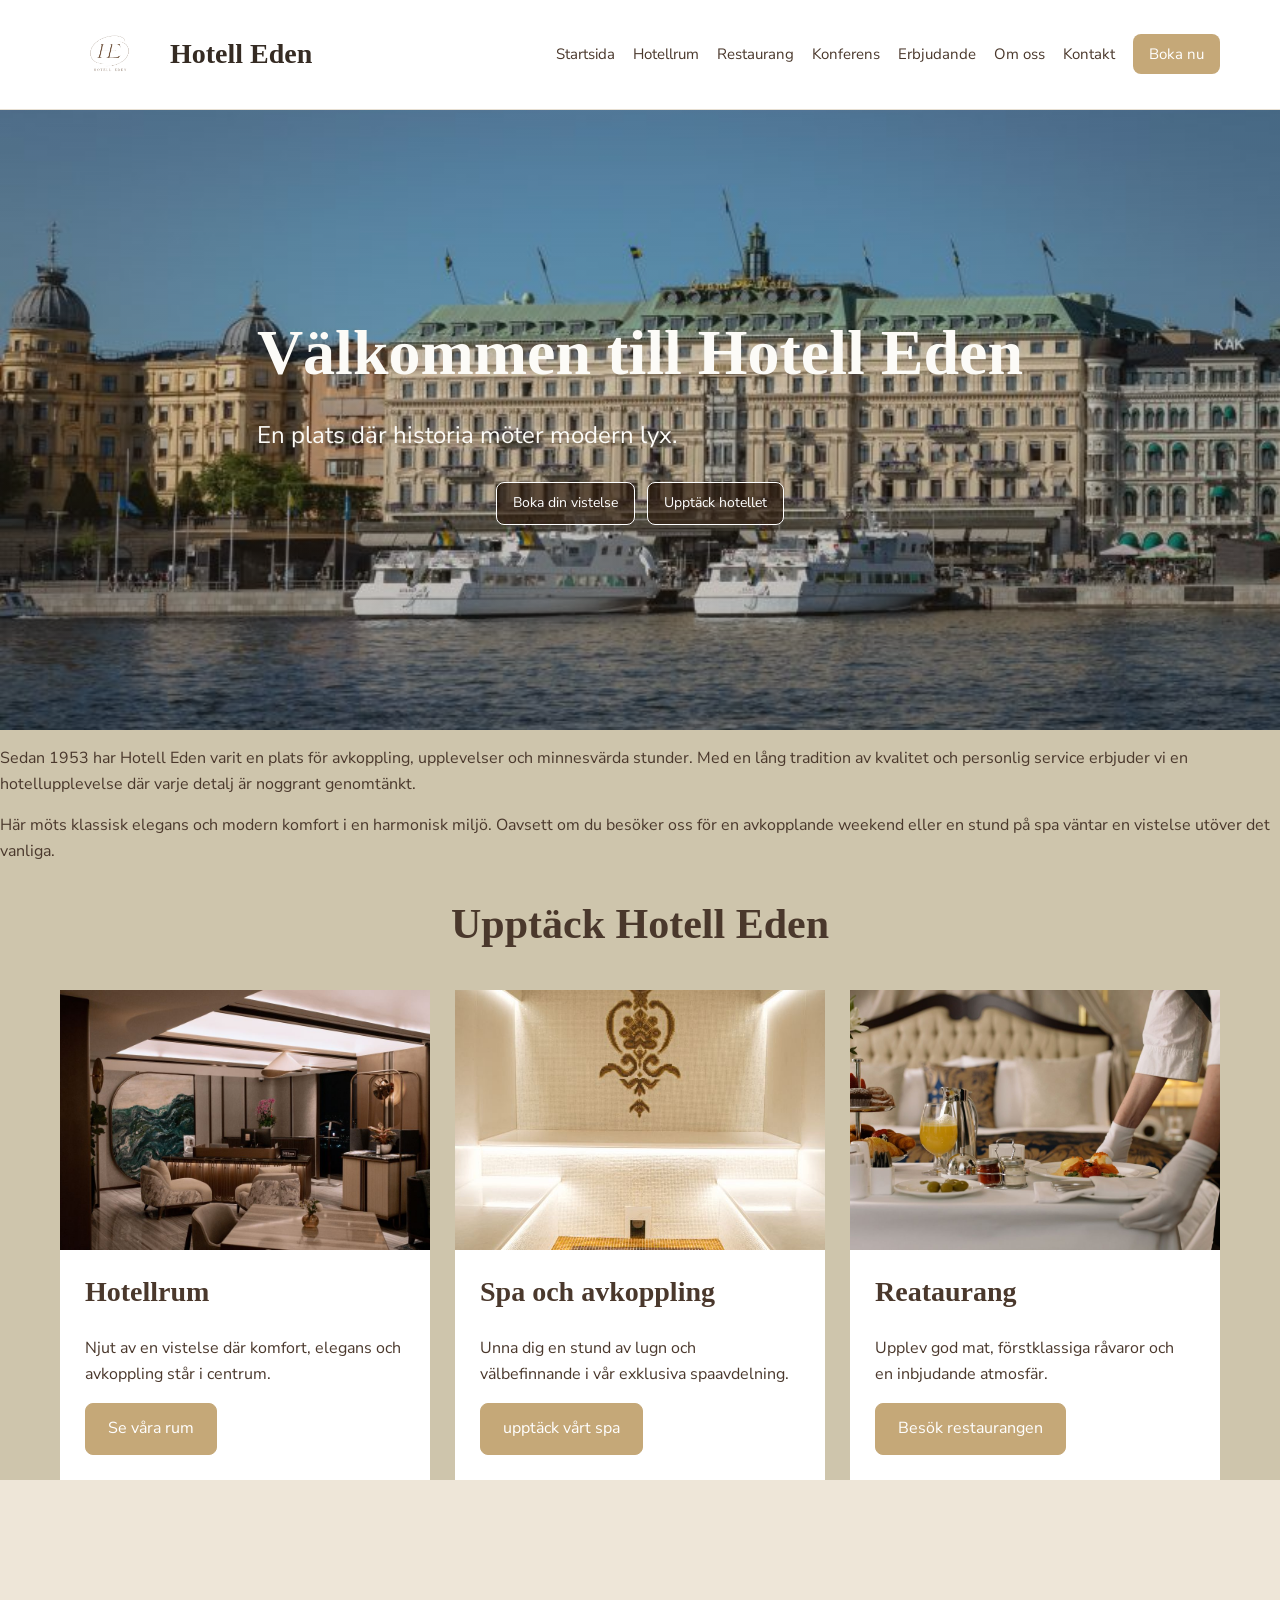
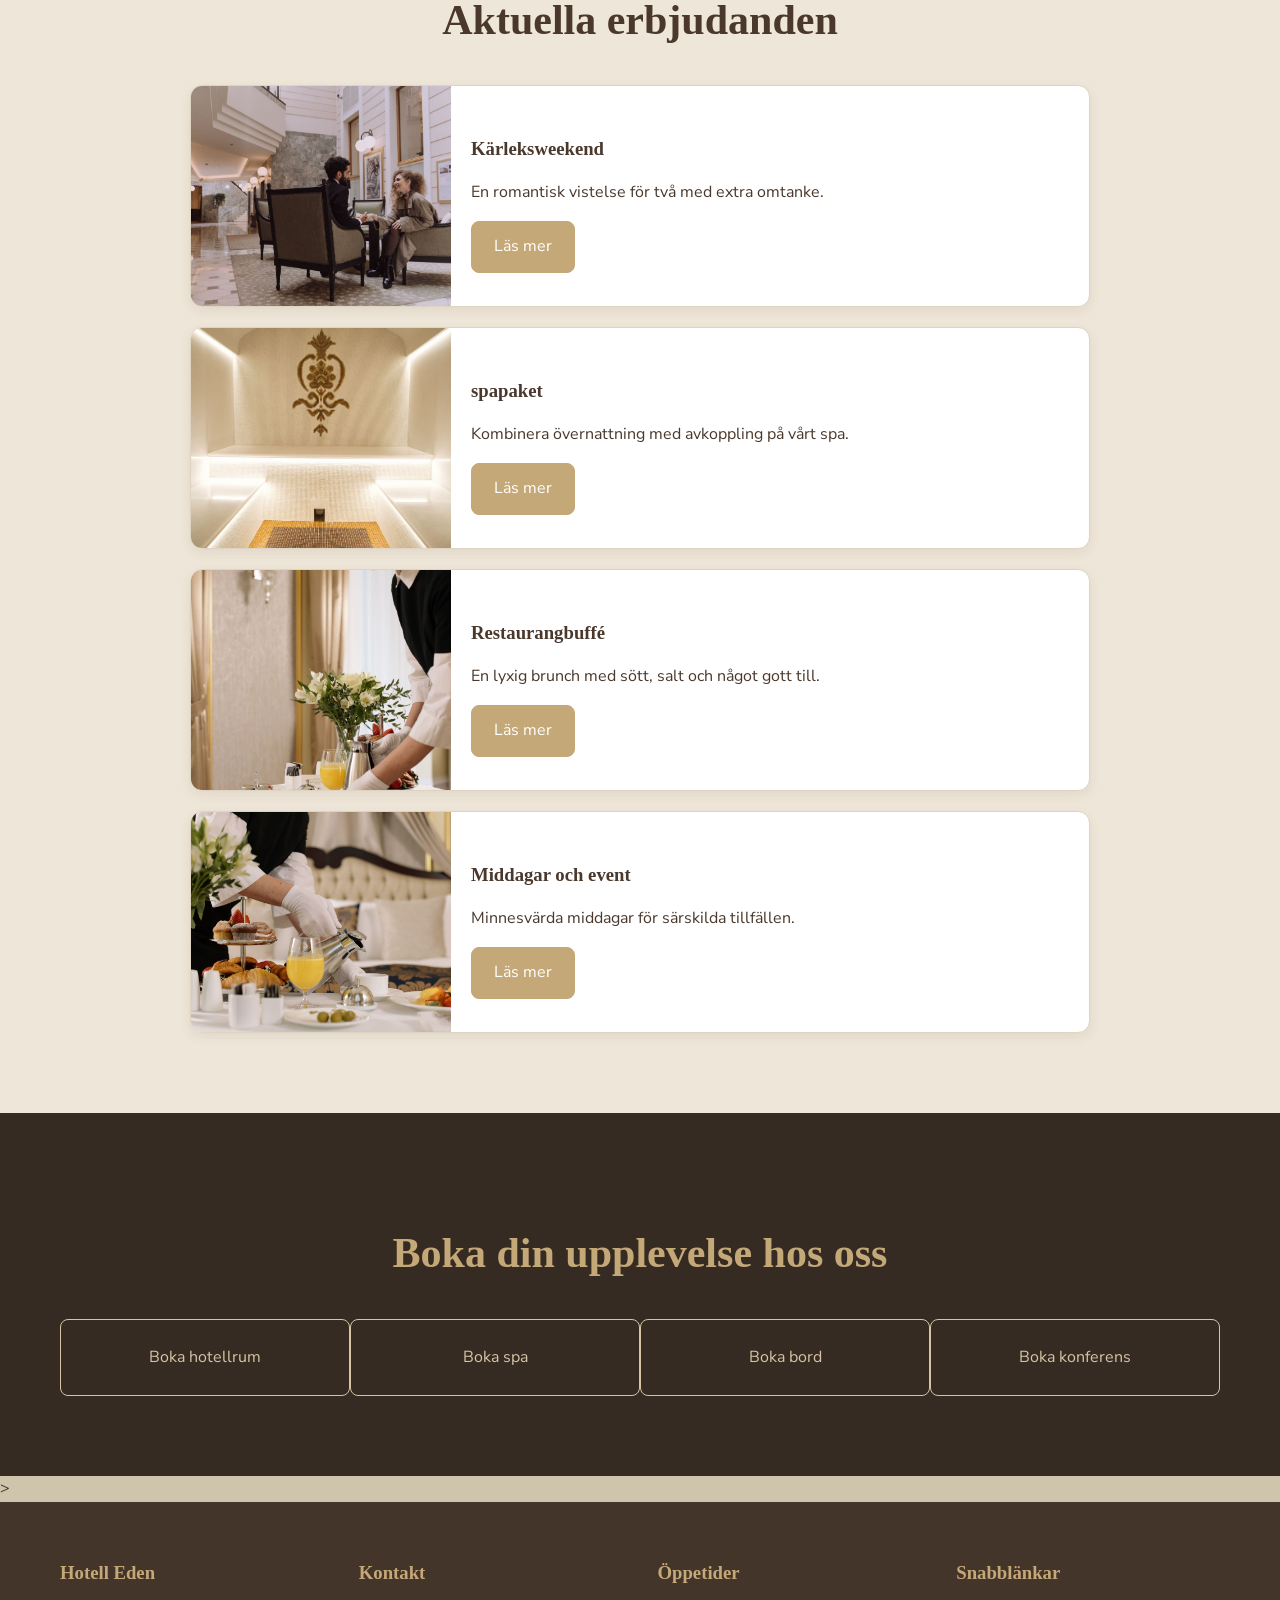
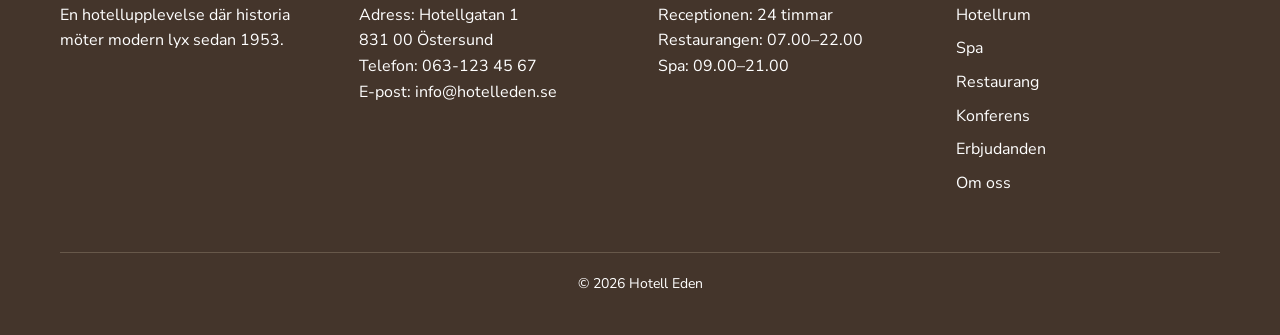
==== index.html @ 58bf071e "Gör ingressen i hero-sektionen större" ====
<!DOCTYPE html>
<html lang="sv">
    <head>
        <meta charset="UTF-8">
        <title>Hotell Eden</title>

        <link rel="preconnect" href="https://fonts.googleapis.com">
        <link rel="preconnect" href="https://fonts.gstatic.com" crossorigin>
        <link href="https://fonts.googleapis.com/css2?family=Nunito+Sans:wght@400;600;700&display=swap" rel="stylesheet">

        <link rel="stylesheet" href="css/style.css">
    <body>
        <header class="huvudmeny">
            <div class="container meny-container">
                <a class="logotyp" href="index.html">
                  <img src="images/Logga.PNG" alt="Hotell Eden">
           <span>Hotell Eden</span>
            </a>

            <nav>
                <a class="logotyp" href="index.html">
                       
                    </a>
                <ul class="meny">
                <li><a href="index.html">Startsida</a></li>
                <li><a href="hotellrum.html">Hotellrum</a></li>
                <li><a href="resturang.html">Restaurang</a></li>
                <li><a href="konferens.html">Konferens</a></li>
                <li><a href="erbjudande.html">Erbjudande</a></li>
                <li><a href="om-oss.html">Om oss</a></li>
                <li><a href="kontakt.html">Kontakt</a></li>
                <li>
                    <a class="boka-knapp" href="hotelleum.html">
                      Boka nu 
                  </a>
                    
                </li>
            </ul>
            </nav>
            </div>
        </header>

        <main>
            <section class="hero">
                <div class="container">
                    <h1>Välkommen till Hotell Eden</h1>
                    <p class="hero-underrubrik">En plats där historia möter modern lyx.</p>


          <div class="hero-knappar">
            <a class="primar-knapp" href="hotellrum.html">
             Boka din vistelse
            </a>
            <a class="sekundar-knapp" href="om-oss.html">
                Upptäck hotellet
            </a>
          </div>
        </div>
            </section>
        <p>  Sedan 1953 har Hotell Eden varit en plats för avkoppling,
            upplevelser och minnesvärda stunder. Med en lång tradition
            av kvalitet och personlig service erbjuder vi en
            hotellupplevelse där varje detalj är noggrant genomtänkt.</p>
            <p>
            Här möts klassisk elegans och modern komfort i en harmonisk
            miljö. Oavsett om du besöker oss för en avkopplande weekend
            eller en stund på spa väntar en vistelse utöver det vanliga.
          </p>
        <section class="container">
            <h2 class="sektion-rubrik">Upptäck Hotell Eden</h2>
            <div class="tjänster">
            <article class="tjänstkort">
                <img src="images/reception5.jpg" alt="reception i hotellet">
                <div class="tjänstkort-content">
                    <h3>Hotellrum</h3>
                  <p>
                Njut av en vistelse där komfort, elegans och avkoppling
                står i centrum.
              </p>
              <a class="primar-knapp" href="hotelleum.html">
                Se våra rum
              </a>   
            </div>
        </article>

        <article class="tjänstkort">
            <img src="images/spa.jpg" alt="Avkopplande spa">
            <div class="tjänstkort-content">
                <h3>Spa och avkoppling</h3>
                <p>
                Unna dig en stund av lugn och välbefinnande i vår
                exklusiva spaavdelning.
                </p>
                <a class="primar-knapp" href="spa.html">
                    upptäck vårt spa
                </a>
            </div>
        </article>

        <article class="tjänstkort">
            <img src="images/restaurang.jpg" alt="Elegant service">
            <div class="tjänstkort-content">
              <h3>Reataurang</h3>
              <p>
                Upplev god mat, förstklassiga råvaror och en
                inbjudande atmosfär.
              </p>

              <a class="primar-knapp" href="restaurang.html">
                Besök restaurangen
              </a>
            </div>
        </article>

        </div>
    </section>
        
    <section class="sektion sektion-beige">
        <div class="container">
          <h2 class="sektion-rubrik">Aktuella erbjudanden</h2>
        <div class="erbjudanden">

          <article class="erbjudandekort">
            <img src="images/reception4.jpg" alt="kärleksweekend">
            <div class="erbjudande-content">
                <h3>Kärleksweekend</h3>
                <p>
                En romantisk vistelse för två med extra omtanke.
              </p>
              <a class="sekundar-knapp" href="erbjudande.html">
                Läs mer 
              </a>
            </div>
          </article>

          <article class="erbjudandekort">
          <img src="images/spa.jpg" alt="Spapaket">
          <div class="erbjudande-content">
            <h3>spapaket</h3>
            <p>
                Kombinera övernattning med avkoppling på vårt spa.
              </p>
              <a class="sekundar-knapp" href="erbjudande.html">
                Läs mer
              </a>
          </div>
        </article>

        <article class="erbjudandekort">
            <img src="images/restaurang4.jpg" alt="Buffeé">
        <div class="erbjudande-content">
            <h3>Restaurangbuffé</h3>
            <p>
                En lyxig brunch med sött, salt och något gott till.
              </p>
              <a class="sekundar-knapp" href="erbjudande.html">
            Läs mer 
        </a>
        </div>
     </article>

     <article class="erbjudandekort">
        <img src="images/restaurang2.jpg" alt="Middag och event">
        <div class="erbjudande-content">
            <h3>Middagar och event</h3>
            <p>
                Minnesvärda middagar för särskilda tillfällen.
              </p>
              <a class="sekundar-knapp" href="erbjudande.html">
                Läs mer 
              </a>
            </div>
          </article>

        </div>
        </div>
        </section>
        
        <section class="sektion bokning">
        <div class="container">
             <h2 class="sektion-rubrik">
               Boka din upplevelse hos oss 
             </h2>

        <div class="bokningsalternativ">
             <a class="bokningskort" href="hotellrum.html">
               Boka hotellrum 
             </a>
             <a class="bokningskort" href="spa.html">
               Boka spa 
             </a>
             <a class="bokningskort" href="resturang.html">
               Boka bord
             </a>
             <a class="bokningskort" href="konferens.html">
               Boka konferens
             </a>
         </div>
     </div> 
  </section>>

</main>

<footer class="sidfot">
    <div class="container">
        <div class="sidfot-grid">
        
        <div>
            <h3>Hotell Eden</h3>
            <p>
            En hotellupplevelse där historia möter modern lyx
            sedan 1953.
          </p>
        </div>

    <div>
        <h3>Kontakt</h3>
        <p>
            Adress: Hotellgatan 1<br>
            831 00 Östersund<br>
            Telefon: 063-123 45 67<br>
            E-post: info@hotelleden.se
          </p>
      </div>

      <div> 
        <h3>Öppetider</h3>
         <p>
            Receptionen: 24 timmar<br>
            Restaurangen: 07.00–22.00<br>
            Spa: 09.00–21.00
          </p>
      </div>

      <div>
        <h3>Snabblänkar</h3>
        <ul>
            <li><a href="hotellrum.html">Hotellrum</a></li>
            <li><a href="spa.html">Spa</a></li>
            <li><a href="restaurang.html">Restaurang</a></li>
            <li><a href="konferens.html">Konferens</a></li>
            <li><a href="erbjudande.html">Erbjudanden</a></li>
            <li><a href="om-oss.html">Om oss</a></li>
        </ul>
      </div>
    </div>

    <p class="copyright">
     © 2026 Hotell Eden   
    </p>
  </div>
</footer>
    </body>
</html>
---- css/style.css ----
.huvudmeny {
    background-color: #ffffff;
    border-bottom: 1px solid #e7dfd2;
}

.primar-knapp {
    background-color: #c5a878;
    color: #ffffff;
    border: 1px solid #c5a878;
}
/* universell selektorn påverkar alla element*/
* {
    box-sizing: border-box;
}

body {
  margin: 0;
  background-color: #cec5ac;
  color: #4a382c;
  font-family: "Nunito Sans", Arial, sans-serif;
  line-height: 1.6;
}

h1,
h2,
h3 {
  font-family: Baskerville, Georgia, serif;
  line-height: 1.2;
}
 
img {
    display: block;
    width: 100%;
}

a {
 color: inherit;
 text-decoration: none;
}

.container {
    max-width: 1200px;
    margin: 0 auto;
    padding: 0 20px
}

.primar-knapp,
.sekundar-knapp {
    display: inline-block;
    padding: 12px 22px;
    border: 1px solid #c5a878;
    transition: 0.3s;
}

.primar-knapp {
    background:  #c5a878;
    color: #ffffff;
}

.primar-knapp:hover {
    background: #4a382c;
    border-color: #4a382c;
}

.sekundar-knapp {
    background: #c5a878;
    color: #ffffff;
    border: 1px solid #c5a878;
}
.sekundar-knapp:hover {
    color: #ffffff;
    background: #4a382c;
    border-color: #4a382c;
}

.hero-knappar .primar-knapp,
.hero-knappar .sekundar-knapp {
    background: transparent;
    color: #ffffff;
    border-color: #ffffff;
}

.hero-knappar .primar-knapp:hover,
.hero-knappar .sekundar-knapp:hover {
    background: #c5a878;
    color: #ffffff;
    border-color: #c5a878;
}
.primar-knapp,
.sekundar-knapp,
.boka-knapp,
.bokningskort {
  border-radius: 8px;
}
/*Navigation*/
.huvudmeny {
    background-color:  #ffffff;
    border-bottom: 1px solid #e7dfd2;
    padding: 12px 0;
}

.meny-container {
    min-height: 85px;
    display: flex;
    align-items: center;
    justify-content: space-between;
    gap: 20px;
}

.logotyp {
    display: flex;
    align-items: center;
    gap: 10px;
    font-family: Baskerville, Georgia, serif;
    font-size: 28px;
    font-weight: bold;
    color: #1f1711;
    text-decoration: none;
}
.logotyp img {
    width: 100px;
    height: auto;
    display: block;
   filter: contrast(1.25) brightness(1.15);
   padding: 4px;
   border-radius: 4px;
}
.logotyp {
    font-family: Baskerville, Georgia, serif;
    font-size: 28px;
    font-weight: bold;
    color: #352b23;
}
.logotyp-ikon {
  width: 70px;
  height: 70px;
  display: grid;
  place-items: center;
  border: 2px solid #c5a878;
  border-radius: 50%;
  background-color: #ffffff;
  color: #4a382c;
  font-family: Baskerville, Georgia, serif;
  font-size: 42px;
  font-weight: bold;
  line-height: 1;
  flex-shrink: 0;
}
.meny {
    display: flex;
    align-items: center;
    flex-wrap: wrap;
    gap: 18px;
    list-style: none;
    margin: 0;
    padding: 0;
}
.meny a {
    font-size: 15px;
}
.meny a:hover {
    color: #c5a878;
}

.boka-knapp {
    padding: 10px 16px;
    background: #c5a878;
    color: #ffffff;
}

/*hero*/
.hero {
    min-height: 620px;
    display: flex;
    align-items: center;
    background:
       linear-gradient(rgba(44, 25, 12, 0.15), rgba(44, 25, 12, 0.25)),
        url("../images/hotell.jpg") center/cover no-repeat;
    color: #fcfbf7;
}
.hero-content {
    max-width: 700px;
    margin: 0 auto;
    text-align: center;
}
.hero-valkommen {
    margin-bottom: 8px;
    font-size: 16px;
    letter-spacing: 4px;
    text-transform: uppercase;
}
.hero-knappar {
    display: flex;
    justify-content: center;
    gap: 12px;
    flex-wrap: nowrap;
}
.hero-knappar .primar-knapp,
.hero-knappar .sekundar-knapp {
    background: rgba(44, 25, 12, 0.65);
    color: #ffffff;
    border-color: #ffffff;
    padding: 9px 16px;
    font-size: 14px;
}
.hero h1 {
    margin: 0 0 12px;
    font-family: Baskerville, Georgia, serif;
    font-size: 64px;
}
.hero-underrubrik {
    margin-bottom: 28px;
    font-size: 24px;
}

.hero h2 {
    font-size: 24px;
    margin-top: 0;
}
.hero p {
    display: block;
}

/*Gemensamma selektioner */
.sektion {
    padding: 80px 0;
}
.sektion-beige {
    background-color: #eee6d8;
}
.sektion-rubrik {
    text-align: center;
    margin-bottom: 40px;
    font-size: 42px;
}

/* Tjänster */
.tjänster {
    display: grid;
    grid-template-columns: repeat(3, 1fr);
    gap: 25px;
}
.tjänstkort {
    background: #ffffff;
}
.tjänstkort img {
    height: 260px;
    object-fit: cover;
}
.tjänstkort-content {
    padding: 25px;
}
.tjänstkort h3 {
    font-size: 28px;
    margin-top: 0;
}

/* Erbjudanden */
.erbjudanden {
    display:grid;
    grid-template-columns: 1fr;
    gap: 20px;
    max-width: 900px;
    margin: 0 auto;
}
.erbjudandekort {
    display: grid;
    grid-template-columns: 260px 1fr; 
    align-items: center;
    width: 100%;
    margin: 0 auto;
    background: #ffffff;
    border: 1px solid #dfd4c2;
    border-radius: 12px;
    overflow: hidden;
    box-shadow: 0 4px 12px rgb(74, 56, 44, 0.08);
}
.erbjudande-content {
    padding: 20px;
}
.erbjudandekort img {
    width: 100%;
    height: 220px;
    object-fit: cover;
    background-color: #eee6d8;
}
/*Bokningsalternativ */
.bokning {
    background: #352b23;
    text-align: center;
}
.bokningsalternativ {
    display: grid;
    grid-template-columns: repeat(4, 1fr);
}
.bokning .sektion-rubrik {
  color: #c5a878;
}
.bokningskort {
    padding: 25px 15px;
    border: 1px solid;
     color: #d8c4a4;
     transition: 0.3s;
}
.bokningskort:hover {
    background:  #c5a878;
  color: #ffffff;
}
 /* sidfot */
 .sidfot {
    padding: 60px 0 25px;
    background: #44352b;
    color: #ffffff;
 }
 .sidfot-grid {
    display: grid;
    grid-template-columns: repeat(4, 1fr);
    gap: 35px;
 }
 .sidfot  h3 {
    color:  #c5a878;
    margin-top: 0;
 }
 .sidfot ul {
    padding: 0;
    list-style: none;
 }
 .sidfot li {
    margin-bottom: 8px;
 }
 .sidfot a:hover {
    color:  #c5a878;
 }.copyright {
  border-top: 1px solid #67584a;
  margin-top: 40px;
  padding-top: 20px;
  text-align: center;
  font-size: 14px;
}

/* Om oss */

.om-oss-hero {
  min-height: 400px;
  display: flex;
  align-items: center;
  background:
    linear-gradient(rgba(61, 45, 34, 0.45),
    rgba(61, 45, 34, 0.45)),
    url("../images/hero.jpg") center/cover no-repeat;
  color: #ffffff;
  text-align: center;
}

.om-oss-hero h1 {
  width: 100%;
  font-size: 52px;
}

.om-oss-innehall {
  display: grid;
  grid-template-columns: 1fr 1fr;
  gap: 50px;
  align-items: center;
}

.om-oss-bild {
  height: 450px;
  object-fit: cover;
}

.vardeord {
  display: grid;
  grid-template-columns: repeat(3, 1fr);
  gap: 20px;
  margin-top: 35px;
  text-align: center;
}

.vardeord div {
  padding: 25px;
  background: #eee6d8;
  font-family: Baskerville, Georgia, serif;
  font-size: 22px;
}
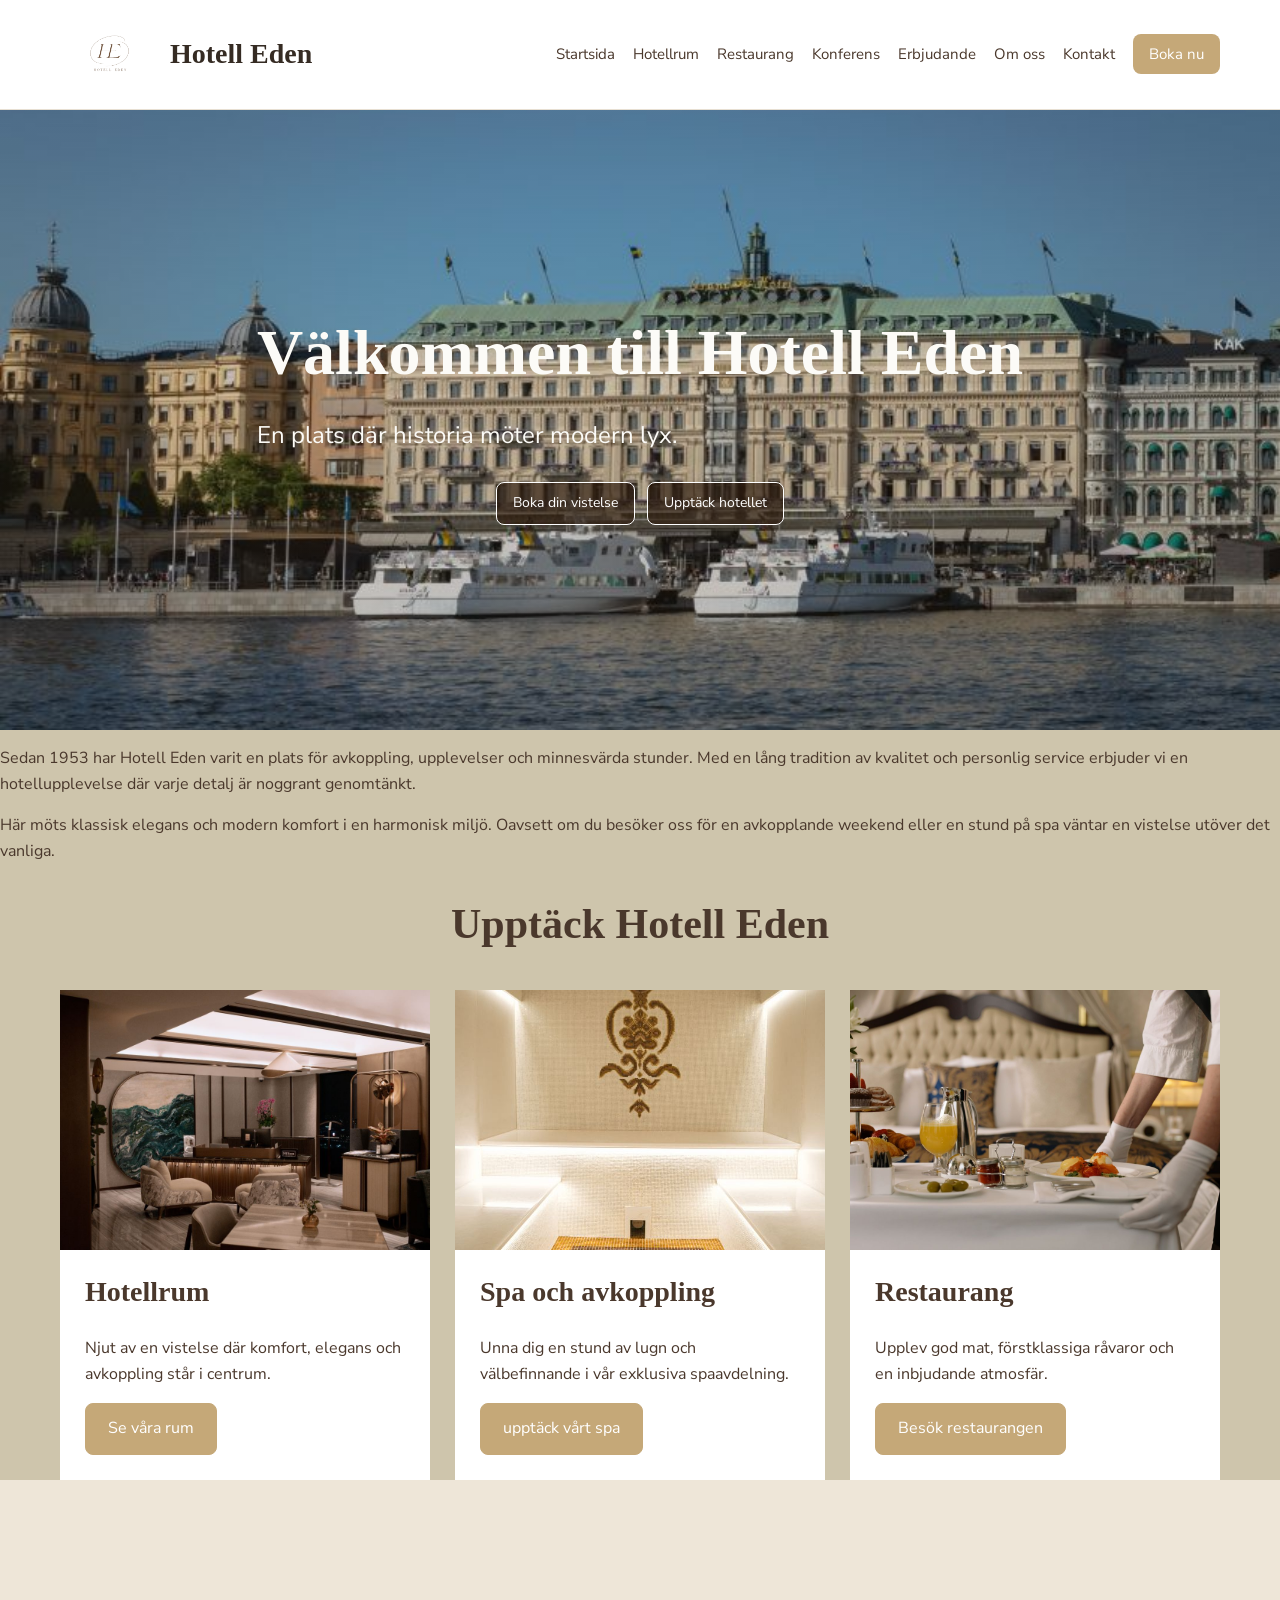
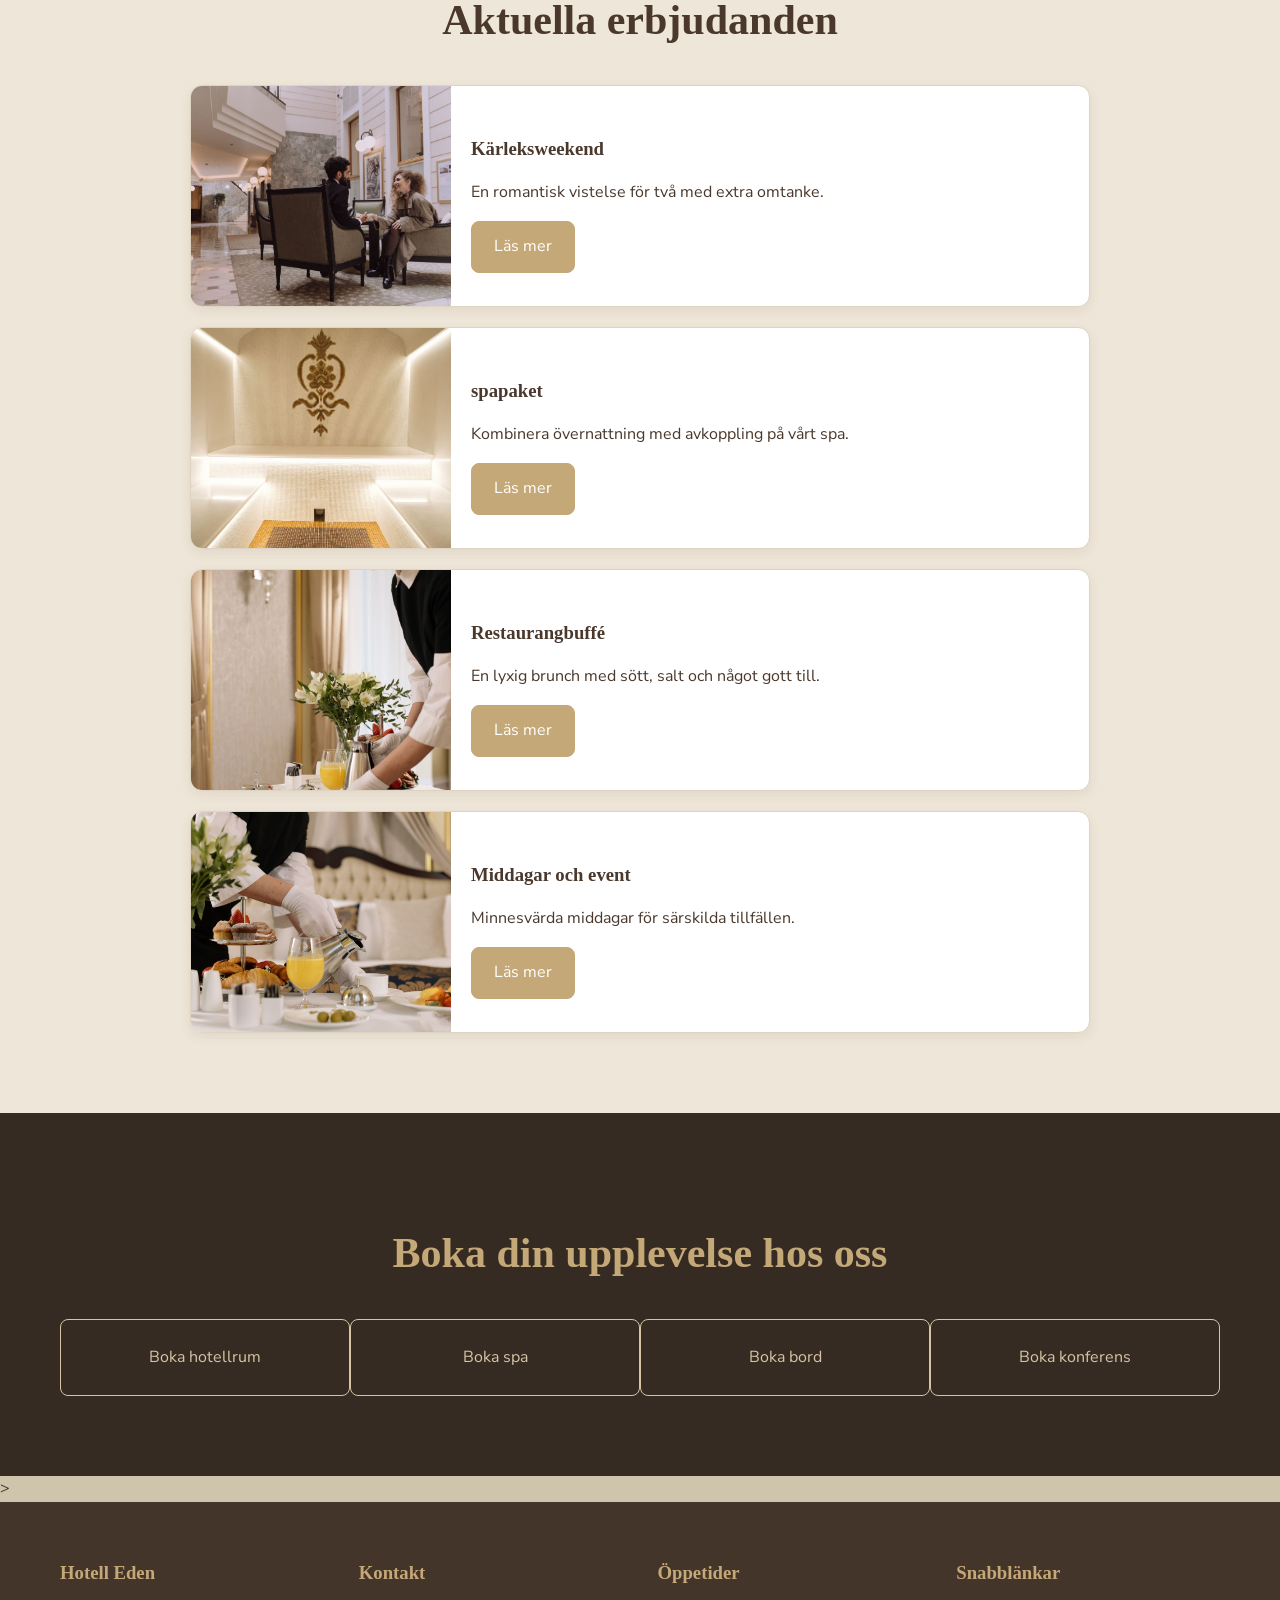
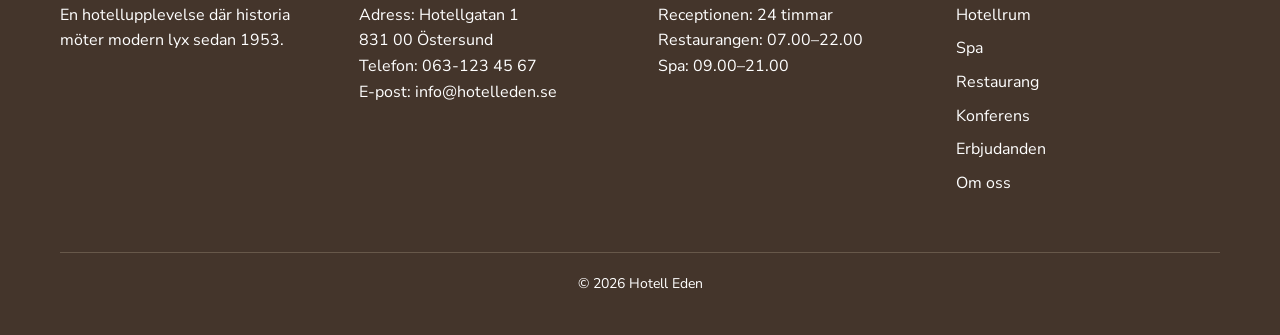
==== commit 7058d853: "Update index.html" ====
--- a/index.html
+++ b/index.html
@@ -100,7 +100,7 @@
         <article class="tjänstkort">
             <img src="images/restaurang.jpg" alt="Elegant service">
             <div class="tjänstkort-content">
-              <h3>Reataurang</h3>
+              <h3>Restaurang</h3>
               <p>
                 Upplev god mat, förstklassiga råvaror och en
                 inbjudande atmosfär.
@@ -251,4 +251,4 @@
   </div>
 </footer>
     </body>
-</html>+</html>
--- a/css/style.css
+++ b/css/style.css
@@ -1,14 +1,17 @@
+/* Stilar för hotellets sidor. */
 .huvudmeny {
     background-color: #ffffff;
+    /* Skiljer menyn från innehållet med en tunn linje. */
     border-bottom: 1px solid #e7dfd2;
 }
 
+/* Primär knapp är huvudvalet; sekundär knapp är ett annat val. */
 .primar-knapp {
     background-color: #c5a878;
     color: #ffffff;
     border: 1px solid #c5a878;
 }
-/* universell selektorn påverkar alla element*/
+/* Alla element använder samma boxmodell. */
 * {
     box-sizing: border-box;
 }
@@ -41,14 +44,17 @@
 .container {
     max-width: 1200px;
     margin: 0 auto;
+    /* Ger innehållet luft från sidans kanter. */
     padding: 0 20px
 }
 
 .primar-knapp,
 .sekundar-knapp {
     display: inline-block;
+    /* Ger knapparna utrymme runt texten och gör dem lättare att klicka på. */
     padding: 12px 22px;
     border: 1px solid #c5a878;
+    /* Gör färgbytet vid hovring mjukt. */
     transition: 0.3s;
 }
 
@@ -90,9 +96,10 @@
 .sekundar-knapp,
 .boka-knapp,
 .bokningskort {
+  /* border-radius gör hörnen rundade. */
   border-radius: 8px;
 }
-/*Navigation*/
+/* Menyn högst upp på sidan. */
 .huvudmeny {
     background-color:  #ffffff;
     border-bottom: 1px solid #e7dfd2;
@@ -101,7 +108,9 @@
 
 .meny-container {
     min-height: 85px;
+    /* Flex placerar menydelarna på samma rad. */
     display: flex;
+    /* align-items centrerar delarna på höjden. */
     align-items: center;
     justify-content: space-between;
     gap: 20px;
@@ -121,6 +130,7 @@
     width: 100px;
     height: auto;
     display: block;
+   /* Justerar logotypens ljus och kontrast. */
    filter: contrast(1.25) brightness(1.15);
    padding: 4px;
    border-radius: 4px;
@@ -135,6 +145,7 @@
   width: 70px;
   height: 70px;
   display: grid;
+  /* Centrerar innehållet både vågrätt och lodrätt. */
   place-items: center;
   border: 2px solid #c5a878;
   border-radius: 50%;
@@ -144,6 +155,7 @@
   font-size: 42px;
   font-weight: bold;
   line-height: 1;
+  /* Ikonen behåller sin storlek i menyn. */
   flex-shrink: 0;
 }
 .meny {
@@ -168,11 +180,12 @@
     color: #ffffff;
 }
 
-/*hero*/
+/* Startsida med bakgrundsbild och text. */
 .hero {
     min-height: 620px;
     display: flex;
     align-items: center;
+    /* Det mörka lagret gör texten lättare att läsa mot bilden. */
     background:
        linear-gradient(rgba(44, 25, 12, 0.15), rgba(44, 25, 12, 0.25)),
         url("../images/hotell.jpg") center/cover no-repeat;
@@ -221,8 +234,9 @@
     display: block;
 }
 
-/*Gemensamma selektioner */
+/* Gemensamma stilar för sidans sektioner. */
 .sektion {
+    /* Skapar luft ovanför och under innehållet. */
     padding: 80px 0;
 }
 .sektion-beige {
@@ -234,17 +248,21 @@
     font-size: 42px;
 }
 
-/* Tjänster */
+/* Kort med hotellets tjänster. */
 .tjänster {
+    /* Grid ordnar tjänstekorten i kolumner. */
     display: grid;
+    /* 1fr betyder en lika stor del av den lediga ytan. */
     grid-template-columns: repeat(3, 1fr);
     gap: 25px;
 }
 .tjänstkort {
+    /* Regeln gäller varje kort som visar en tjänst. */
     background: #ffffff;
 }
 .tjänstkort img {
     height: 260px;
+    /* Fyller bildrutan utan att förvränga bilden. */
     object-fit: cover;
 }
 .tjänstkort-content {
@@ -255,7 +273,7 @@
     margin-top: 0;
 }
 
-/* Erbjudanden */
+/* Kort med aktuella erbjudanden. */
 .erbjudanden {
     display:grid;
     grid-template-columns: 1fr;
@@ -265,6 +283,7 @@
 }
 .erbjudandekort {
     display: grid;
+    /* Bilden får fast bredd och 1fr låter texten ta resten. */
     grid-template-columns: 260px 1fr; 
     align-items: center;
     width: 100%;
@@ -272,7 +291,9 @@
     background: #ffffff;
     border: 1px solid #dfd4c2;
     border-radius: 12px;
+    /* Döljer innehåll som hamnar utanför kortets rundade hörn. */
     overflow: hidden;
+    /* Ger kortet en diskret skugga. */
     box-shadow: 0 4px 12px rgb(74, 56, 44, 0.08);
 }
 .erbjudande-content {
@@ -284,7 +305,7 @@
     object-fit: cover;
     background-color: #eee6d8;
 }
-/*Bokningsalternativ */
+/* Alternativ för bokning. */
 .bokning {
     background: #352b23;
     text-align: center;
@@ -306,7 +327,7 @@
     background:  #c5a878;
   color: #ffffff;
 }
- /* sidfot */
+ /* Sidfot med länkar och kontaktuppgifter. */
  .sidfot {
     padding: 60px 0 25px;
     background: #44352b;
@@ -338,12 +359,13 @@
   font-size: 14px;
 }
 
-/* Om oss */
+/* Innehåll på sidan Om oss. */
 
 .om-oss-hero {
   min-height: 400px;
   display: flex;
   align-items: center;
+  /* Det mörka lagret gör texten lättare att läsa mot bilden. */
   background:
     linear-gradient(rgba(61, 45, 34, 0.45),
     rgba(61, 45, 34, 0.45)),
@@ -370,6 +392,7 @@
 }
 
 .vardeord {
+  /* Visar hotellets värdeord i tre kolumner. */
   display: grid;
   grid-template-columns: repeat(3, 1fr);
   gap: 20px;
@@ -378,6 +401,7 @@
 }
 
 .vardeord div {
+  /* Väljer varje div, alltså varje värdeordskort. */
   padding: 25px;
   background: #eee6d8;
   font-family: Baskerville, Georgia, serif;
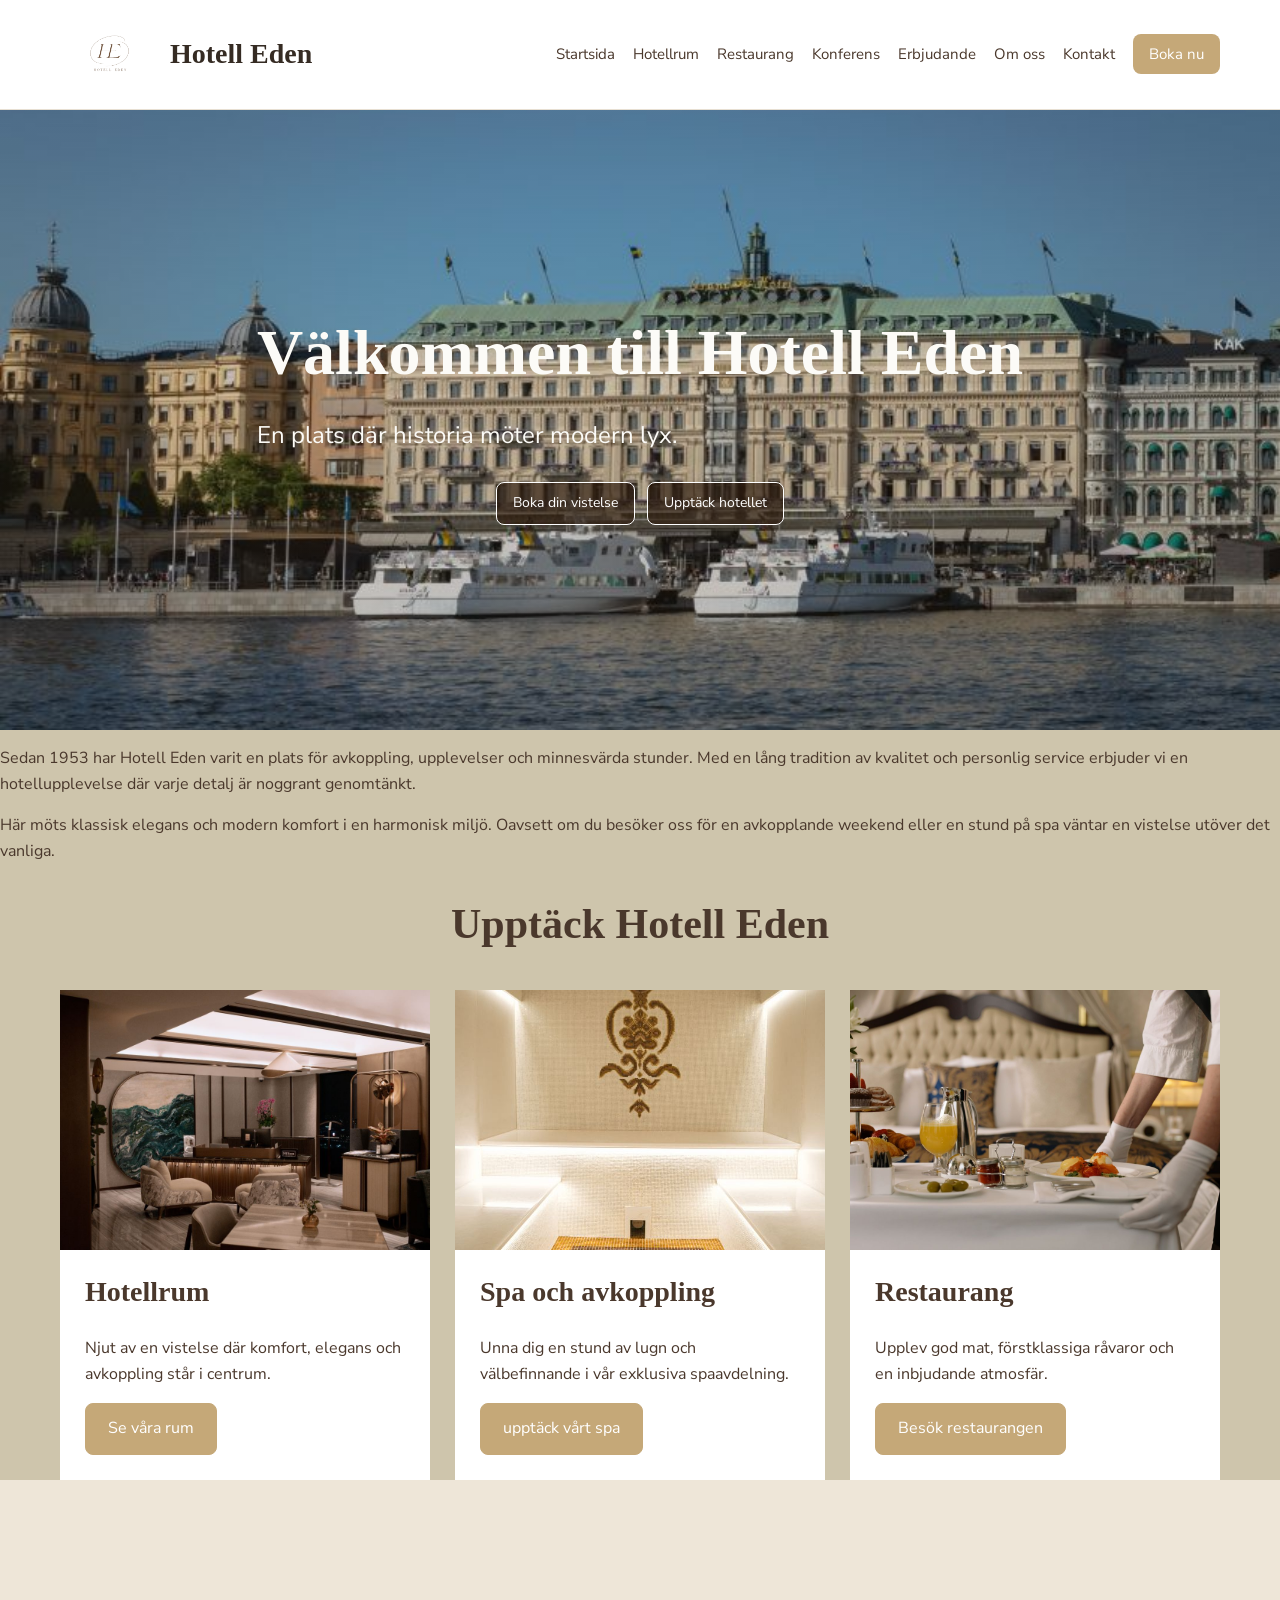
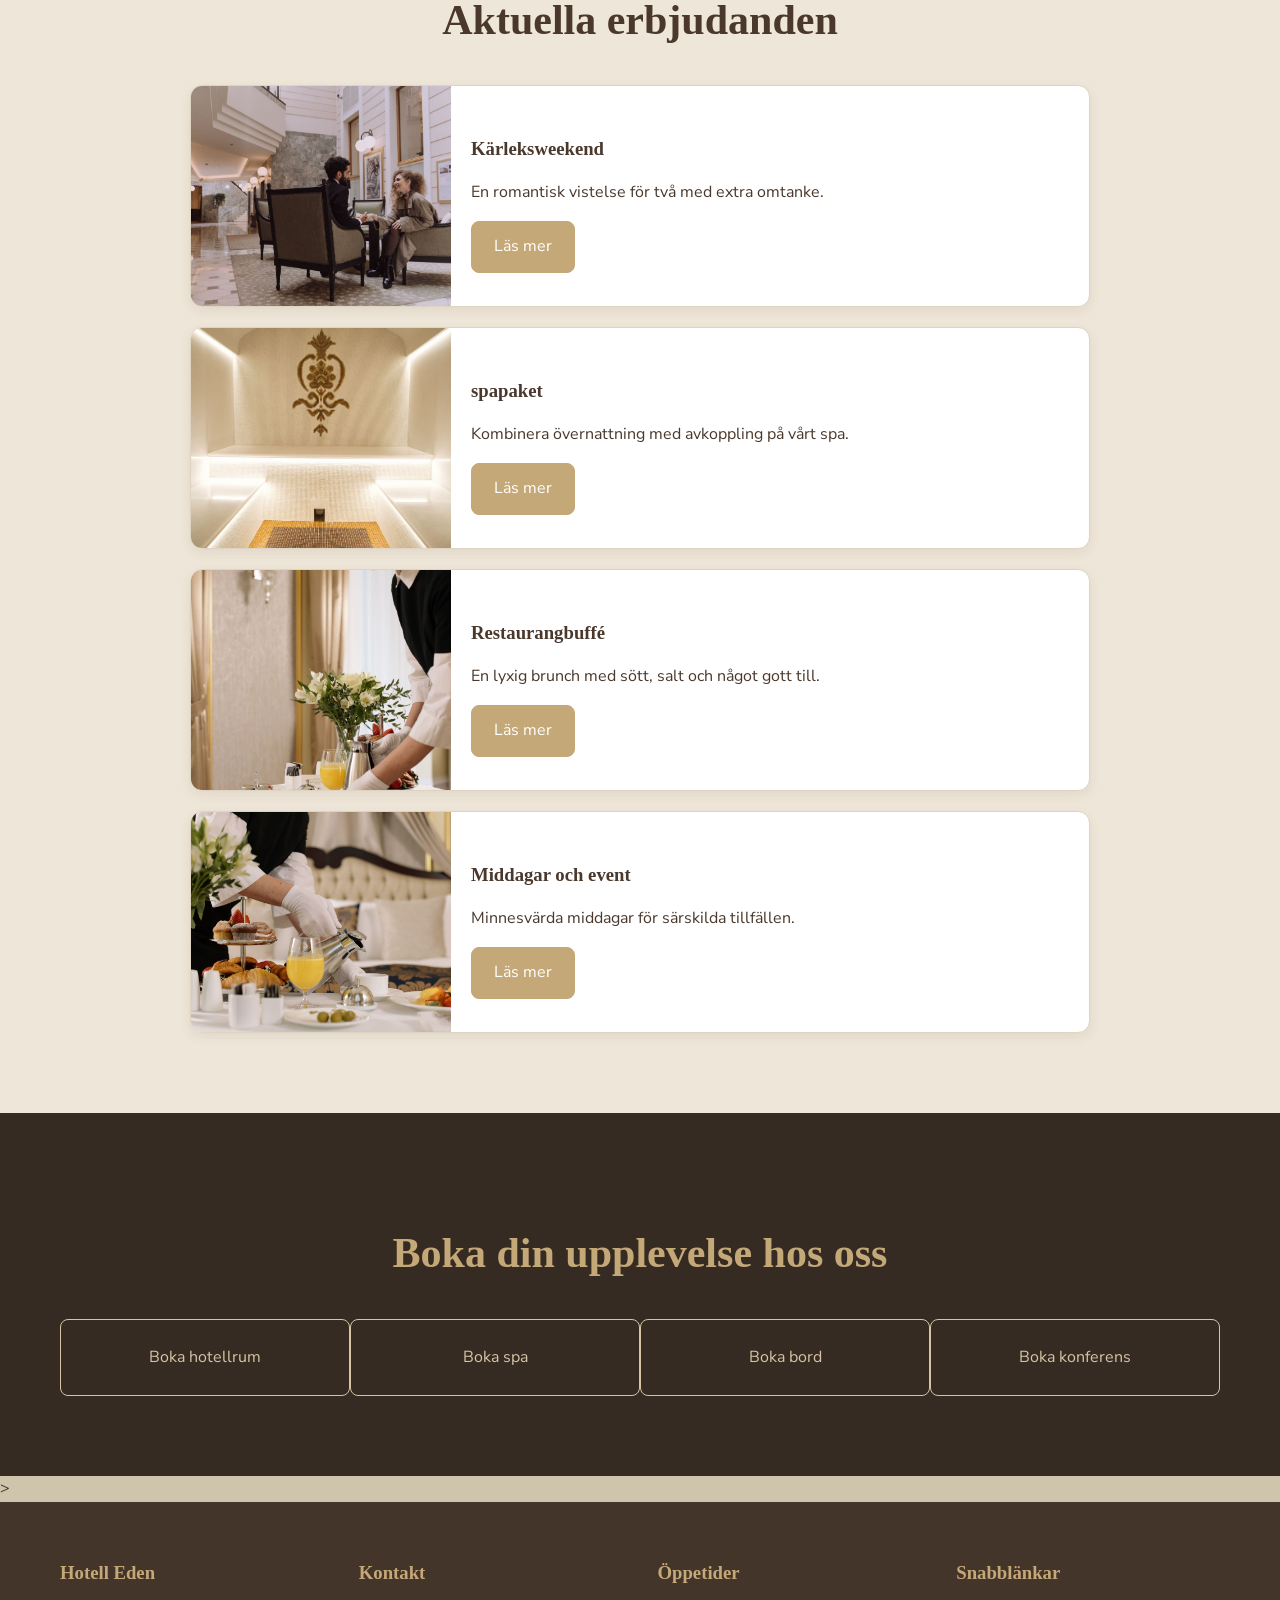
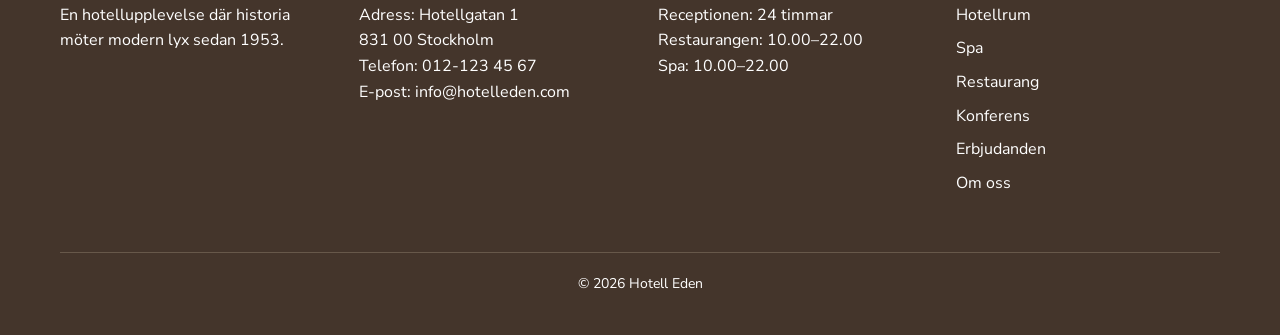
==== commit 1d0f00d1: "Update index.html" ====
--- a/index.html
+++ b/index.html
@@ -217,9 +217,9 @@
         <h3>Kontakt</h3>
         <p>
             Adress: Hotellgatan 1<br>
-            831 00 Östersund<br>
-            Telefon: 063-123 45 67<br>
-            E-post: info@hotelleden.se
+            831 00 Stockholm<br>
+            Telefon: 012-123 45 67<br>
+            E-post: info@hotelleden.com
           </p>
       </div>
 
@@ -227,8 +227,8 @@
         <h3>Öppetider</h3>
          <p>
             Receptionen: 24 timmar<br>
-            Restaurangen: 07.00–22.00<br>
-            Spa: 09.00–21.00
+            Restaurangen: 10.00–22.00<br>
+            Spa: 10.00–22.00
           </p>
       </div>
 
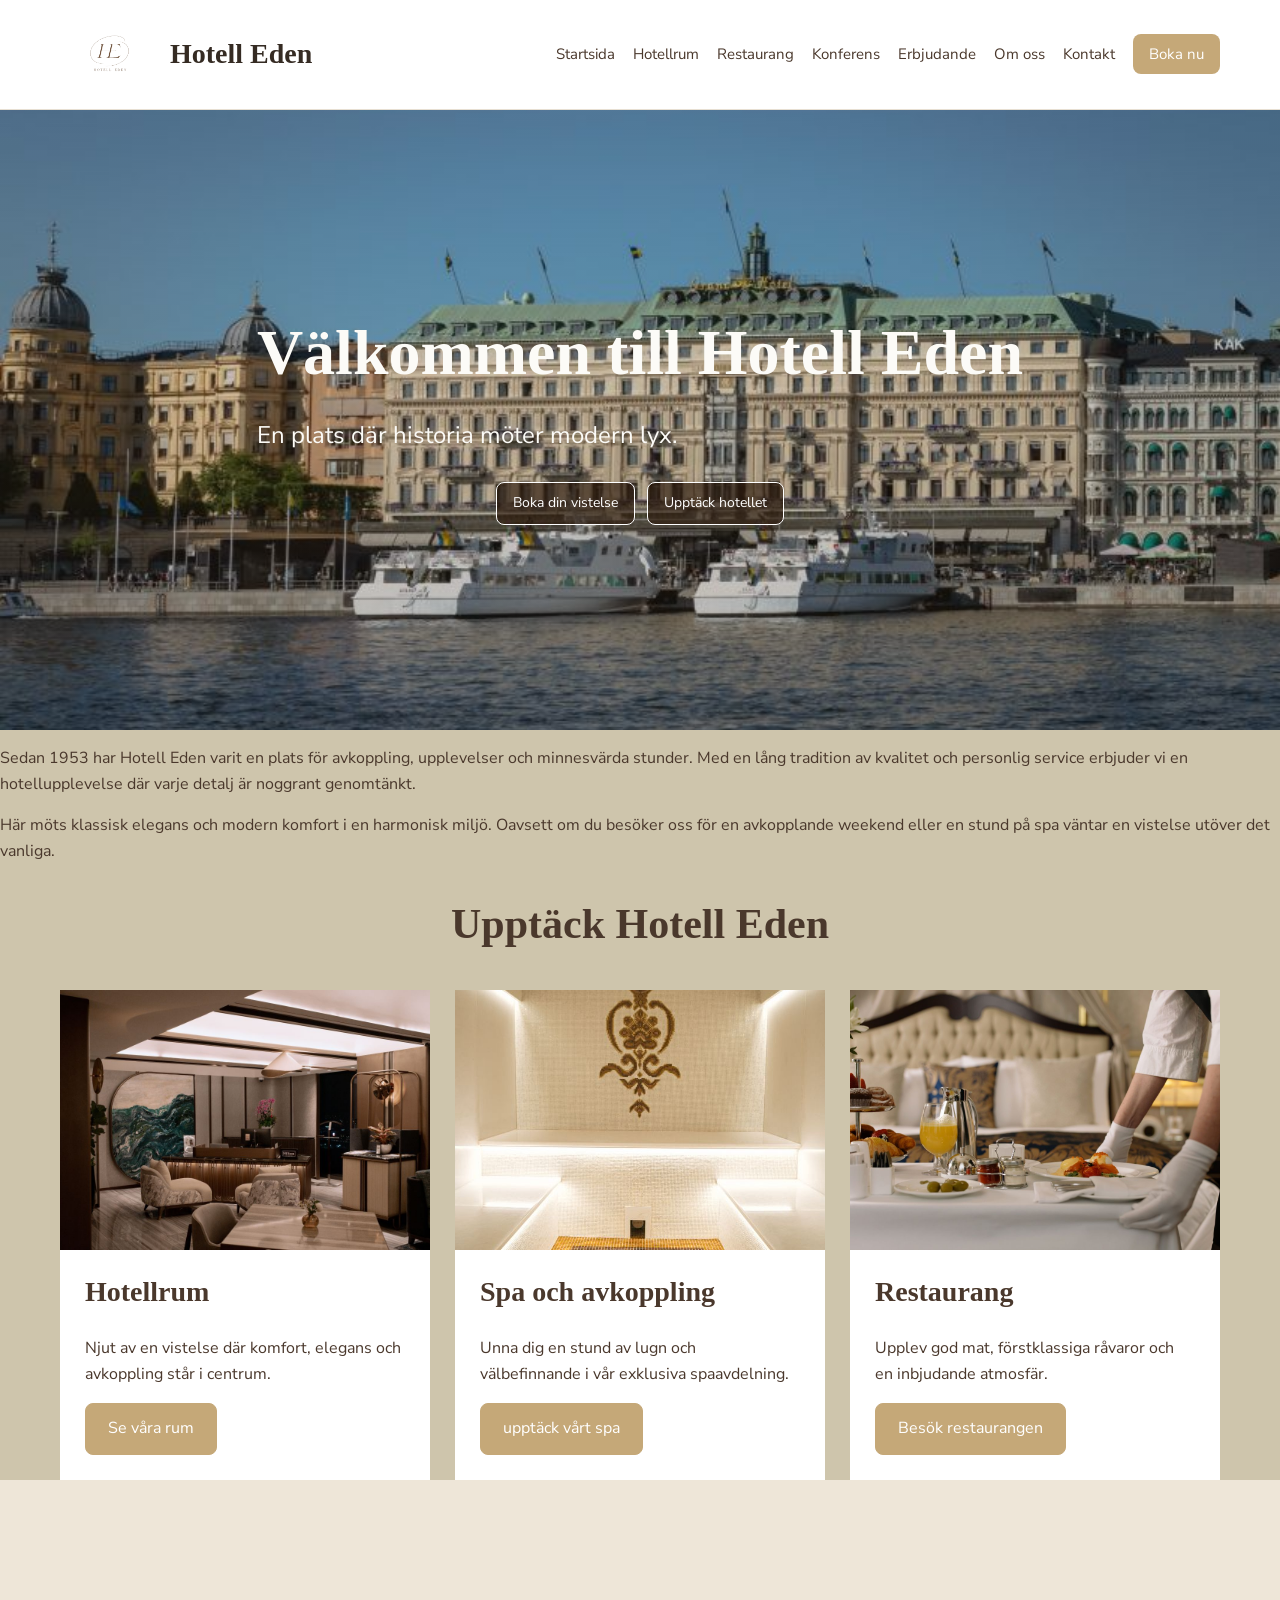
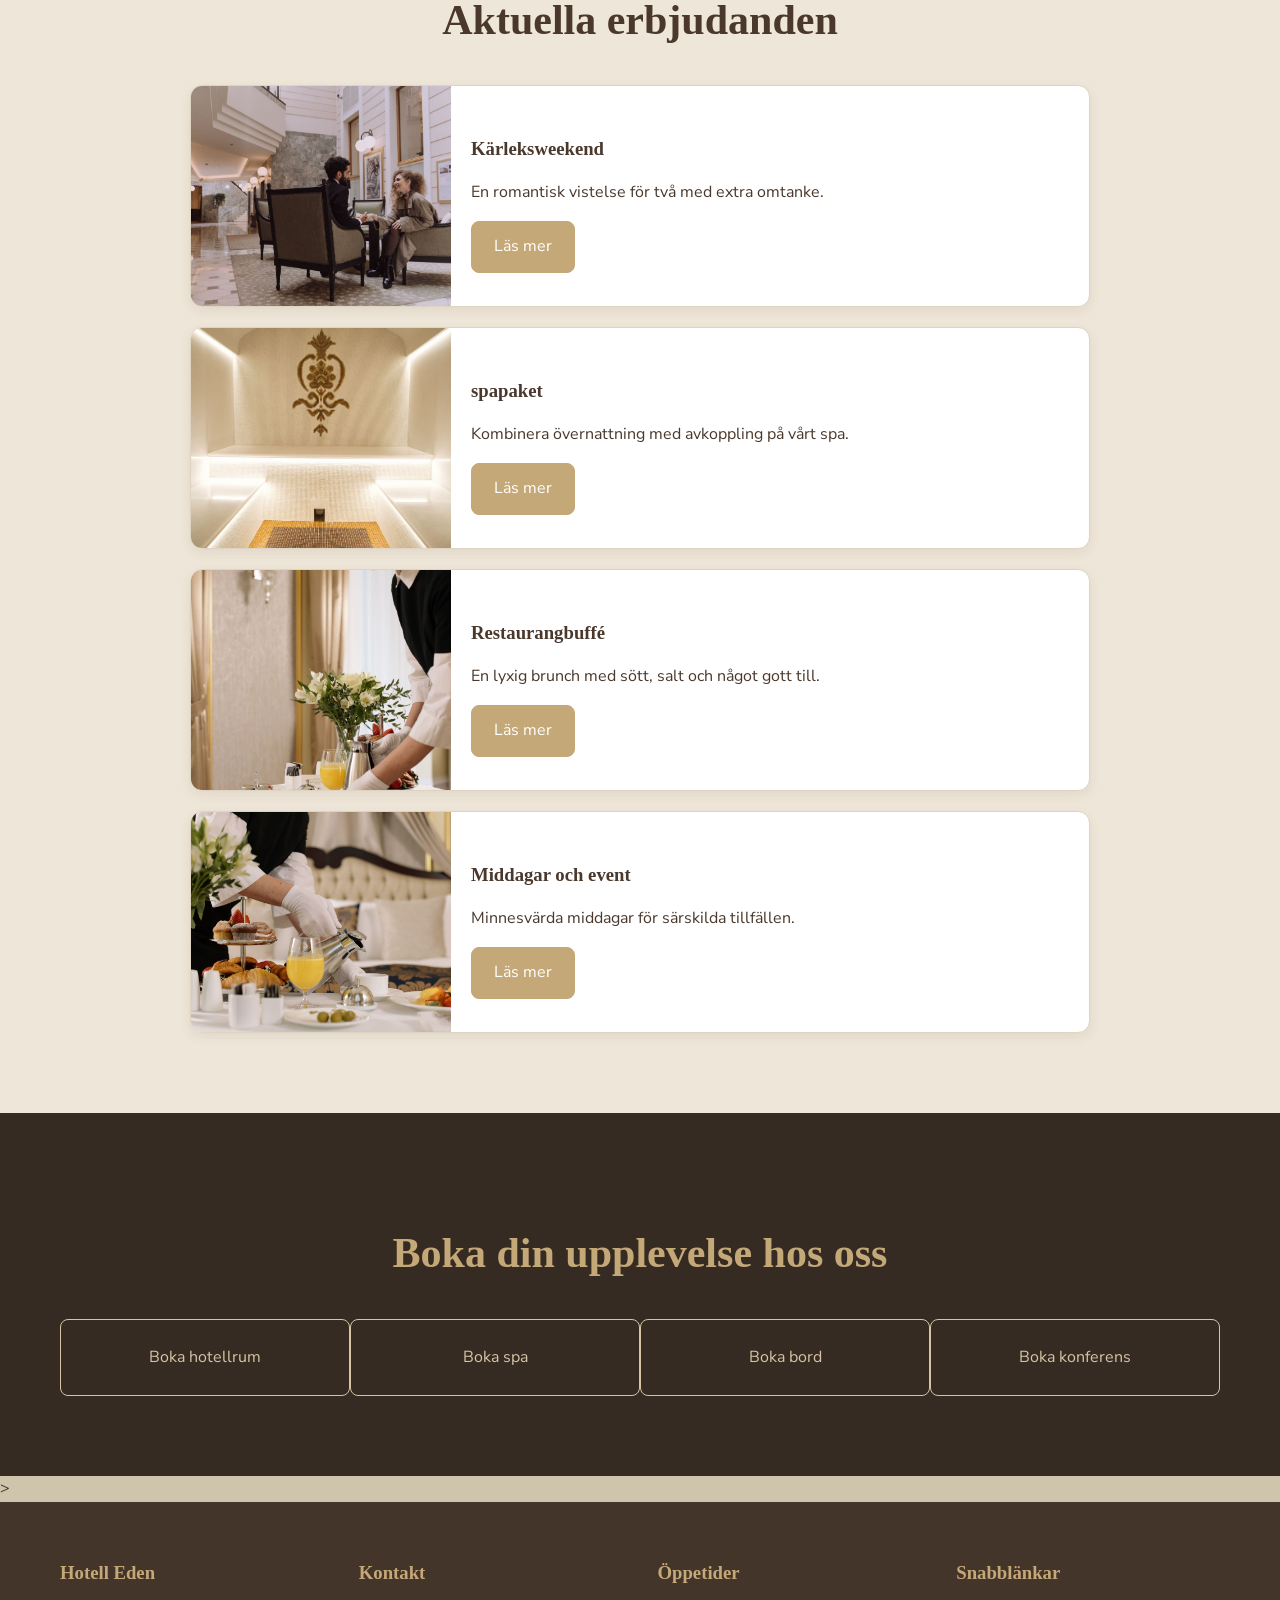
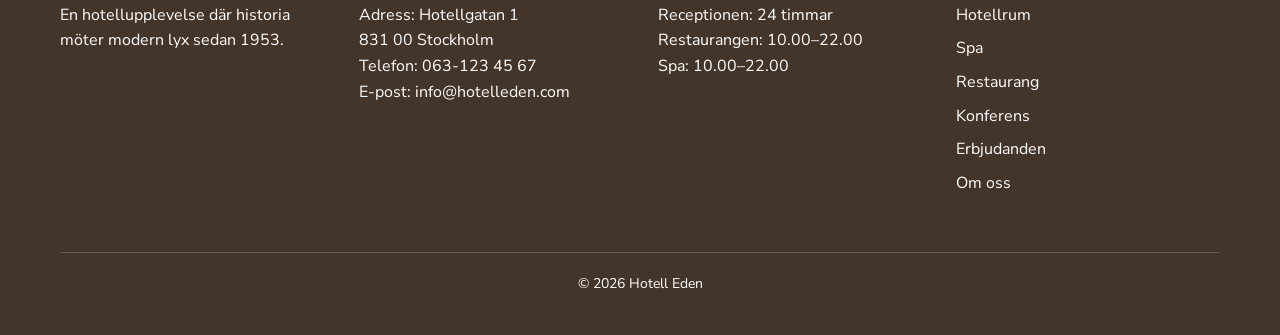
==== commit 0bcef6b1: "Update index.html" ====
--- a/index.html
+++ b/index.html
@@ -218,7 +218,7 @@
         <p>
             Adress: Hotellgatan 1<br>
             831 00 Stockholm<br>
-            Telefon: 012-123 45 67<br>
+            Telefon: 063-123 45 67<br>
             E-post: info@hotelleden.com
           </p>
       </div>
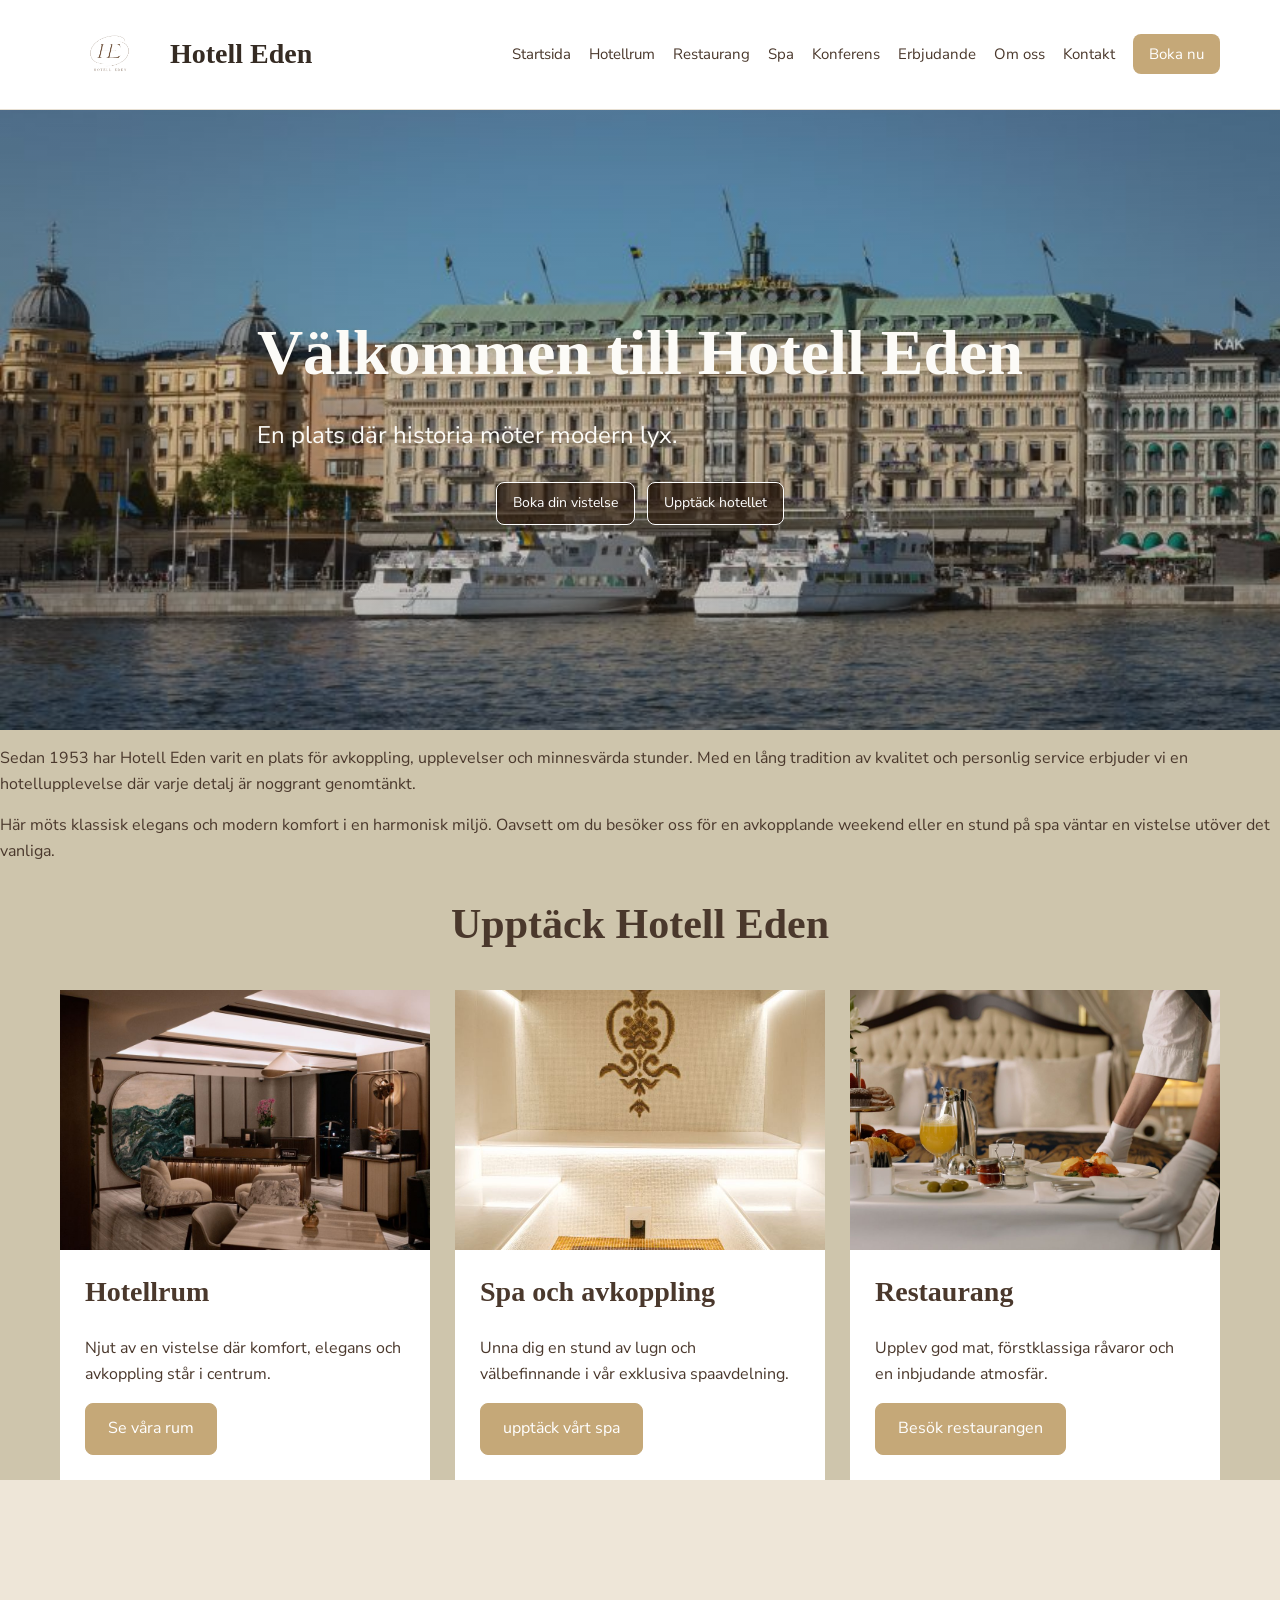
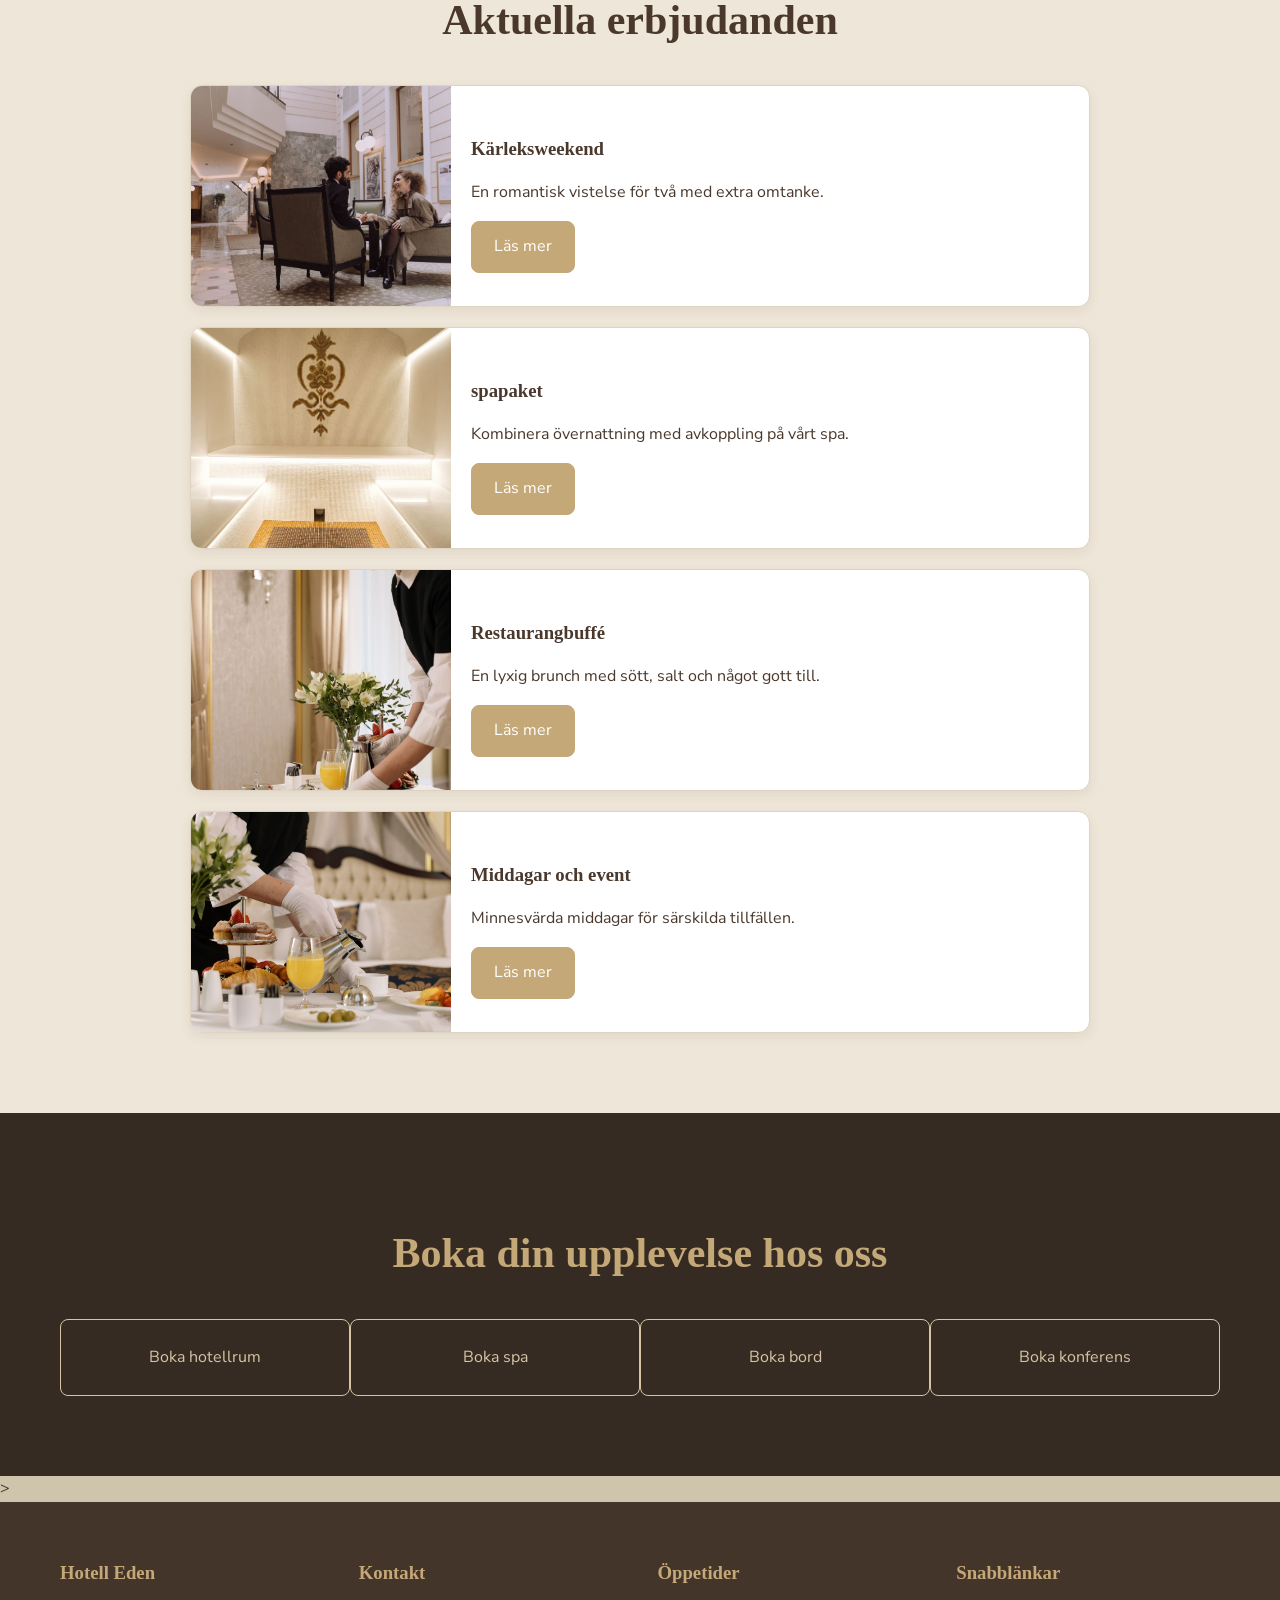
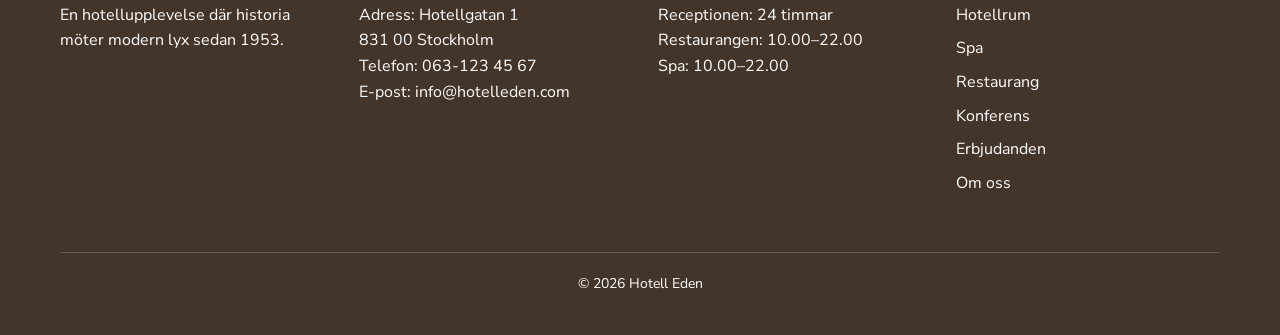
==== commit 16021e9e: "Update index.html" ====
--- a/index.html
+++ b/index.html
@@ -25,6 +25,7 @@
                 <li><a href="index.html">Startsida</a></li>
                 <li><a href="hotellrum.html">Hotellrum</a></li>
                 <li><a href="resturang.html">Restaurang</a></li>
+                <li><a href="spa.html">Spa</a></li>   
                 <li><a href="konferens.html">Konferens</a></li>
                 <li><a href="erbjudande.html">Erbjudande</a></li>
                 <li><a href="om-oss.html">Om oss</a></li>
--- a/css/style.css
+++ b/css/style.css
@@ -408,3 +408,178 @@
   font-size: 22px;
 }
 
+/* ==========================================
+   PERSON 4 – KONFERENS, ERBJUDANDEN, KONTAKT
+   ========================================== */
+
+/* Gemensam layout för mina tre sidor */
+.person4-sida {
+    width: min(1100px, calc(100% - 48px));
+    margin: 0 auto;
+    padding: 48px 0 80px;
+}
+
+/* Sektioner med luft och mjuka kort */
+.person4-sida > section {
+    background-color: #eee6d8;
+    border: 1px solid #dfd4c2;
+    border-radius: 12px;
+    padding: 36px;
+    margin-bottom: 28px;
+}
+
+/* Introduktionen får ljusare bakgrund */
+.person4-sida > section:first-child {
+    background-color: #f8f4ed;
+}
+
+/* Rubriker */
+.person4-sida h1 {
+    font-size: clamp(32px, 4vw, 50px);
+    color: #4a382c;
+    margin-top: 0;
+}
+
+.person4-sida h2 {
+    font-size: clamp(26px, 3vw, 34px);
+    color: #4a382c;
+    margin-top: 0;
+}
+
+.person4-sida h3 {
+    font-size: 24px;
+    color: #4a382c;
+}
+
+/* Brödtext */
+.person4-sida p,
+.person4-sida li {
+    line-height: 1.8;
+}
+
+.person4-sida p {
+    margin-bottom: 16px;
+}
+
+/* Formulär */
+.person4-sida form {
+    max-width: 800px;
+    margin: 24px auto;
+}
+
+.person4-sida fieldset {
+    border: 1px solid #d5c5ae;
+    border-radius: 10px;
+    background-color: #ffffff;
+    padding: 24px;
+    margin-bottom: 24px;
+    min-width: 0;
+}
+
+.person4-sida legend {
+    font-family: Baskerville, Georgia, serif;
+    font-size: 24px;
+    font-weight: bold;
+    color: #4a382c;
+    padding: 0 10px;
+}
+
+/* Etiketter */
+.person4-sida label {
+    display: block;
+    font-weight: 600;
+    margin: 16px 0 6px;
+}
+
+/* Inmatningsfält */
+.person4-sida input:not([type="checkbox"]):not([type="radio"]),
+.person4-sida select,
+.person4-sida textarea {
+    display: block;
+    width: 100%;
+    max-width: 100%;
+    padding: 12px 14px;
+    border: 1px solid #b9aa95;
+    border-radius: 6px;
+    background-color: #ffffff;
+    color: #4a382c;
+    font: inherit;
+}
+
+/* Textfält för längre meddelanden */
+.person4-sida textarea {
+    min-height: 130px;
+    resize: vertical;
+}
+
+/* Tydlig markering vid tangentbordsnavigering */
+.person4-sida input:focus-visible,
+.person4-sida select:focus-visible,
+.person4-sida textarea:focus-visible,
+.person4-sida button:focus-visible,
+.person4-sida a:focus-visible {
+    outline: 3px solid #82633e;
+    outline-offset: 3px;
+}
+
+/* Formulärknappar */
+.person4-sida button {
+    padding: 12px 22px;
+    margin: 8px 8px 8px 0;
+    border: 1px solid #c5a878;
+    border-radius: 8px;
+    background-color: #c5a878;
+    color: #ffffff;
+    font: inherit;
+    font-weight: 600;
+    cursor: pointer;
+}
+
+.person4-sida button:hover:not(:disabled) {
+    background-color: #4a382c;
+    border-color: #4a382c;
+}
+
+/* Rensa-knapp */
+.person4-sida button[type="reset"] {
+    background-color: transparent;
+    color: #4a382c;
+}
+
+/* Inaktiva demoknappar */
+.person4-sida button:disabled {
+    opacity: 0.6;
+    cursor: not-allowed;
+}
+
+/* Interna länkar */
+.person4-sida a {
+    color: #6b4829;
+    text-decoration: underline;
+    text-underline-offset: 3px;
+}
+
+.person4-sida a:hover {
+    color: #a07843;
+}
+
+/* Anpassning för mindre skärmar */
+@media (max-width: 600px) {
+    .person4-sida {
+        width: calc(100% - 24px);
+        padding: 24px 0 48px;
+    }
+
+    .person4-sida > section {
+        padding: 20px;
+    }
+
+    .person4-sida fieldset {
+        padding: 16px;
+    }
+
+    .person4-sida button {
+        width: 100%;
+        margin-right: 0;
+    }
+}
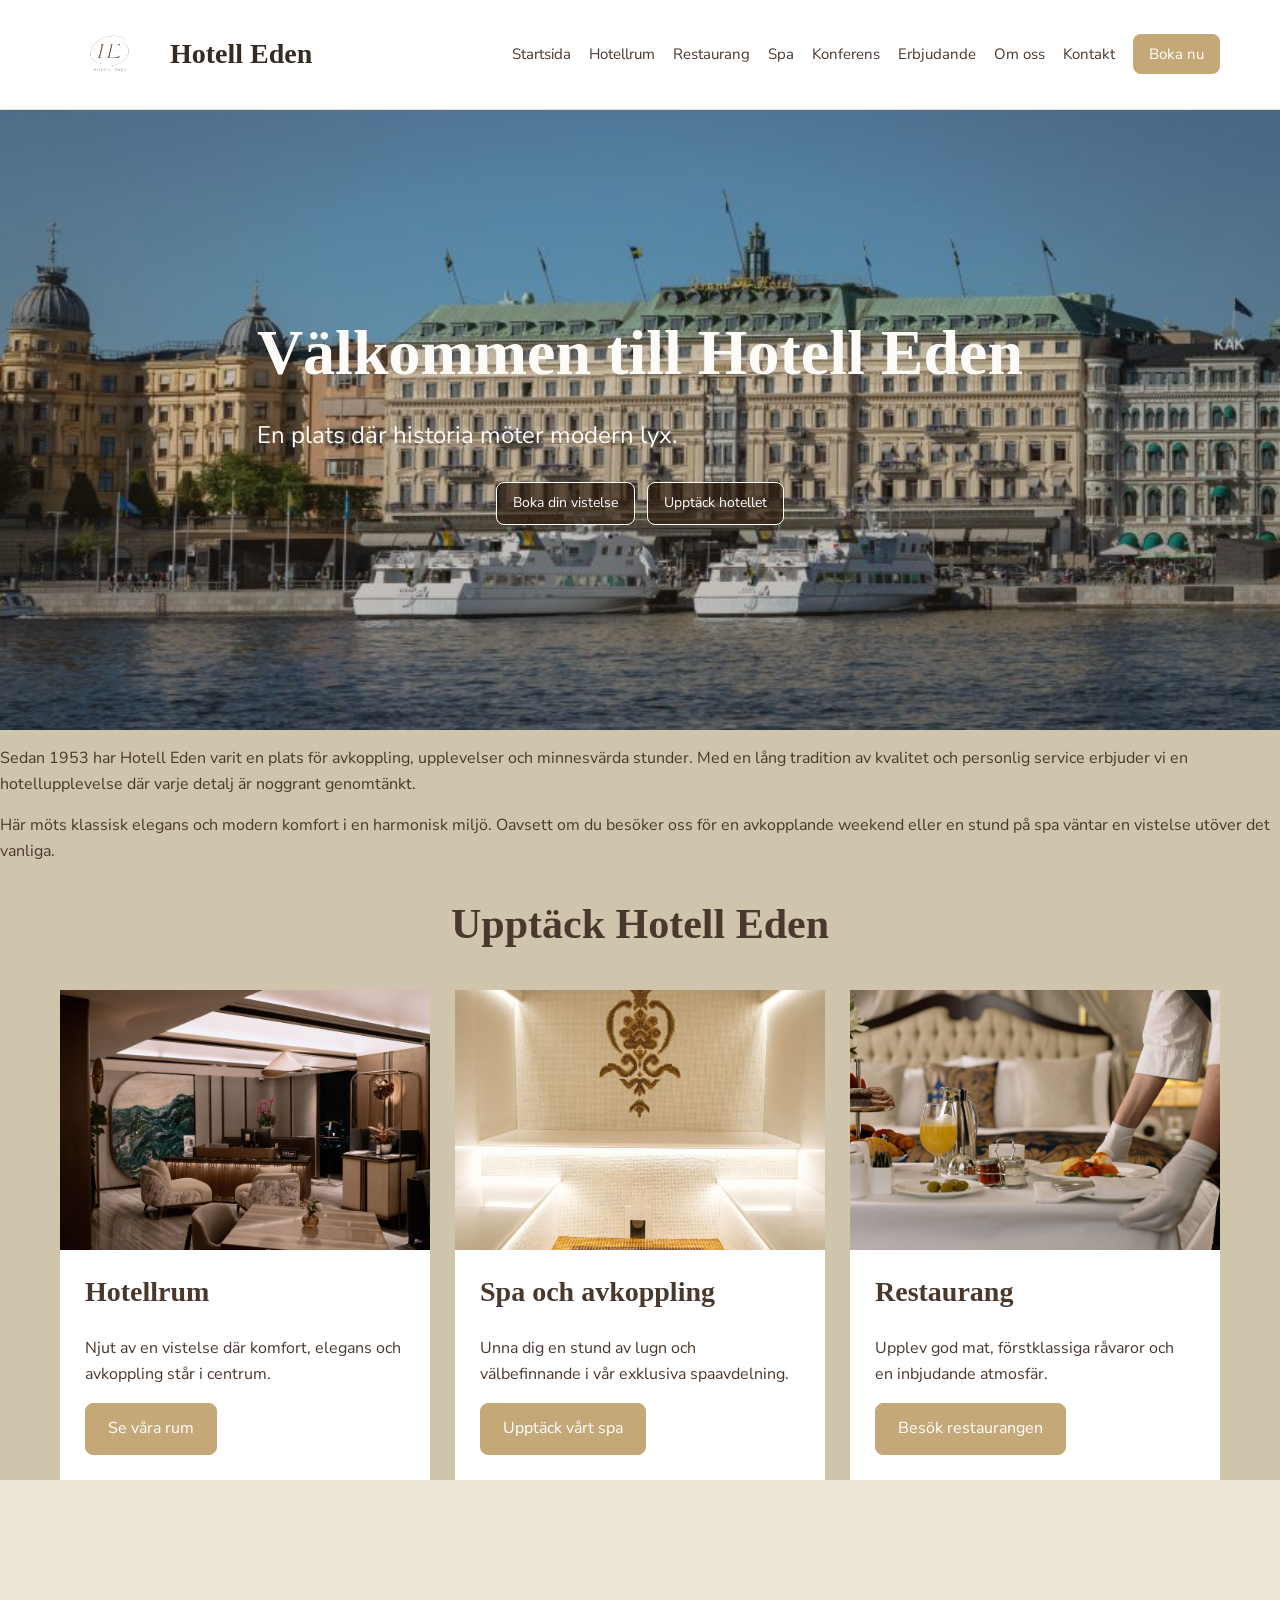
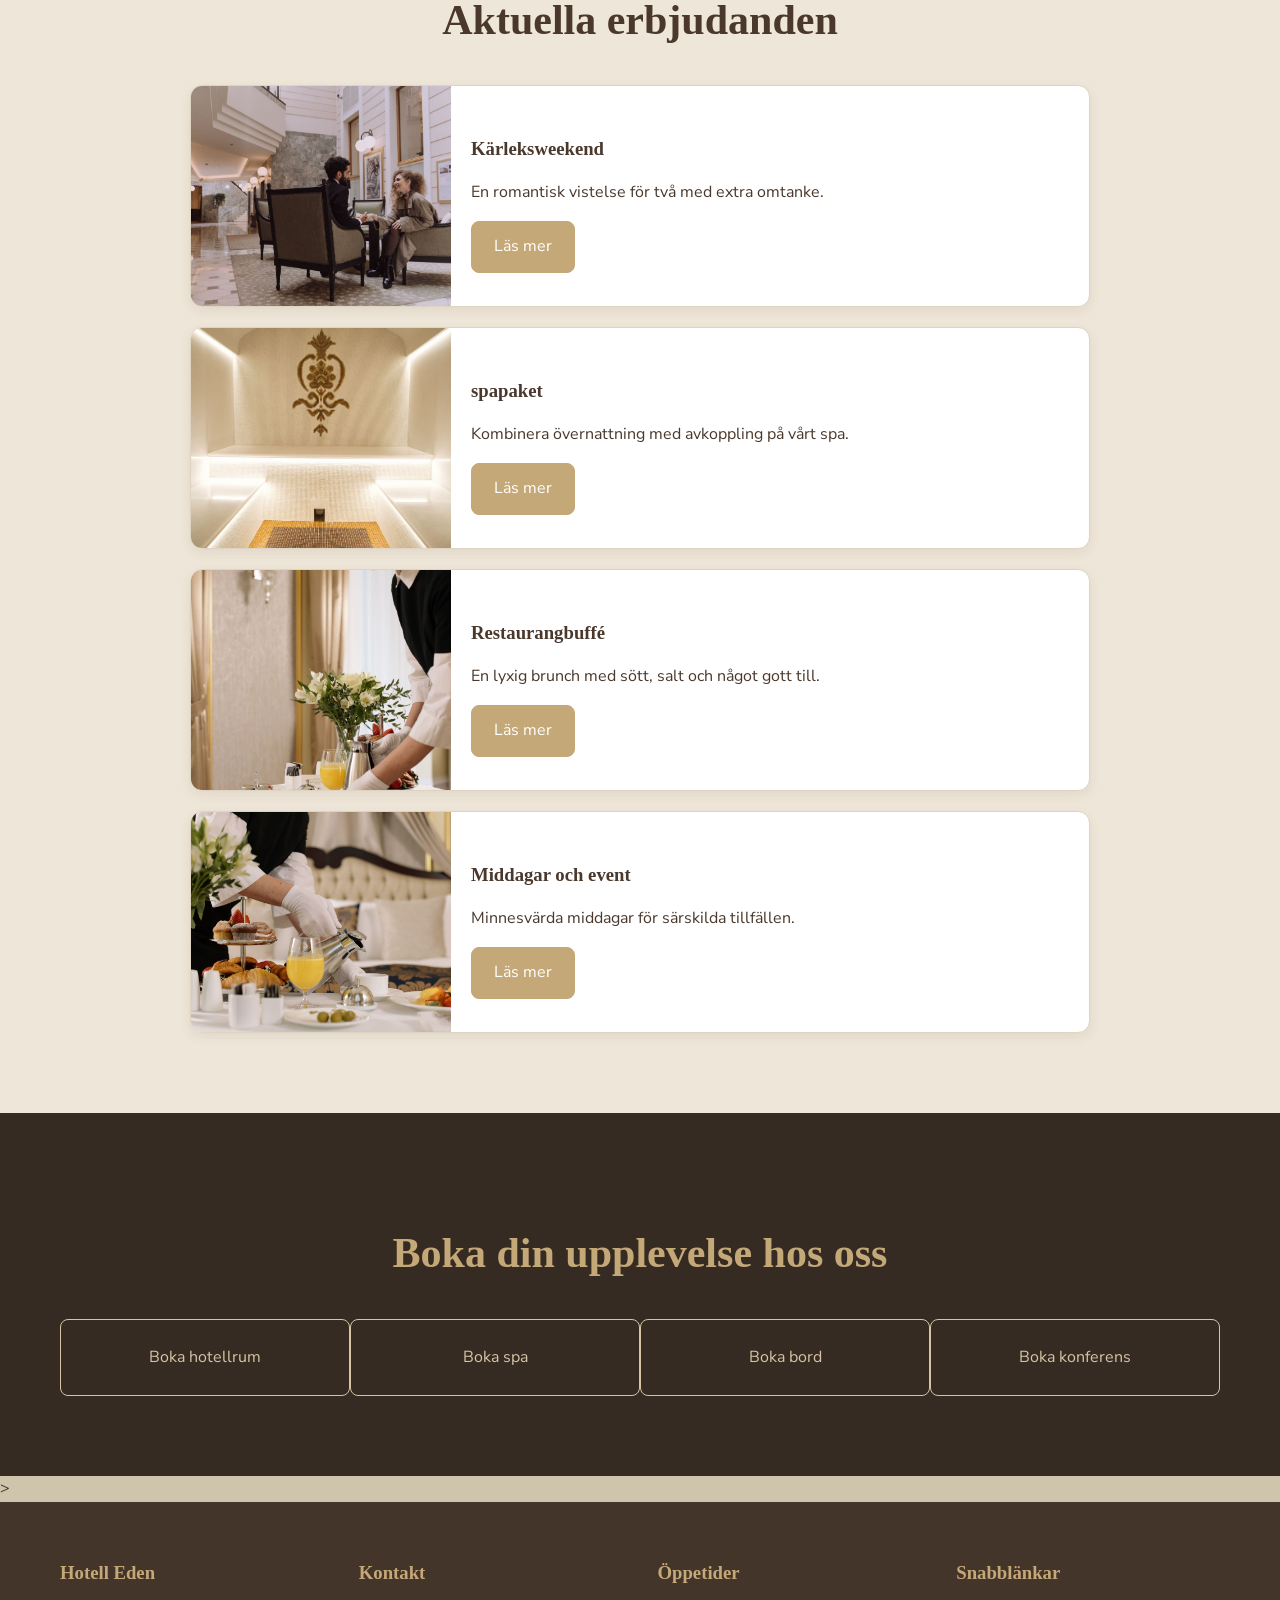
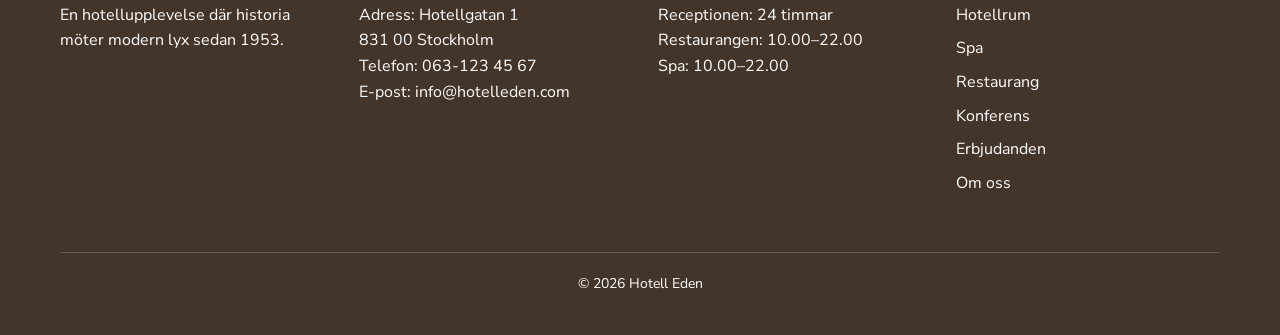
==== commit f2c74a5a: "Update index.html" ====
--- a/index.html
+++ b/index.html
@@ -93,7 +93,7 @@
                 exklusiva spaavdelning.
                 </p>
                 <a class="primar-knapp" href="spa.html">
-                    upptäck vårt spa
+                    Upptäck vårt spa
                 </a>
             </div>
         </article>
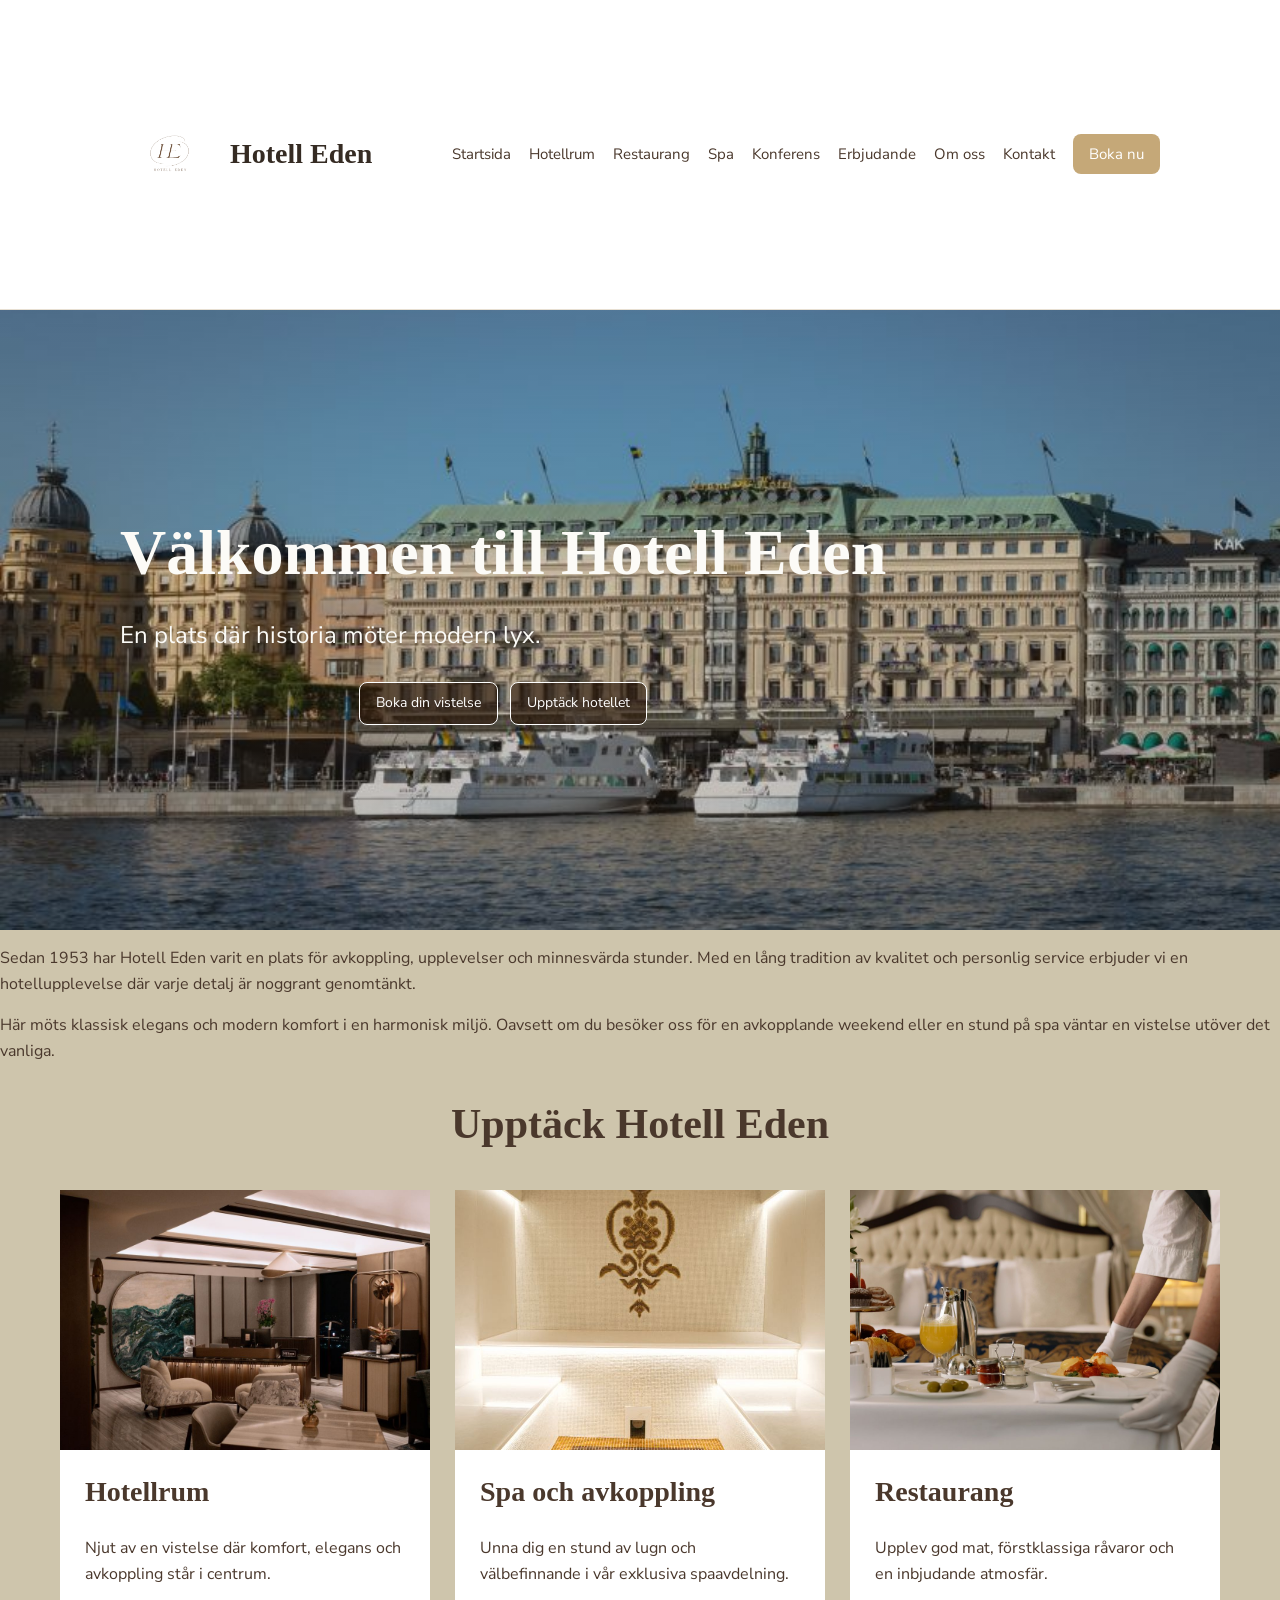
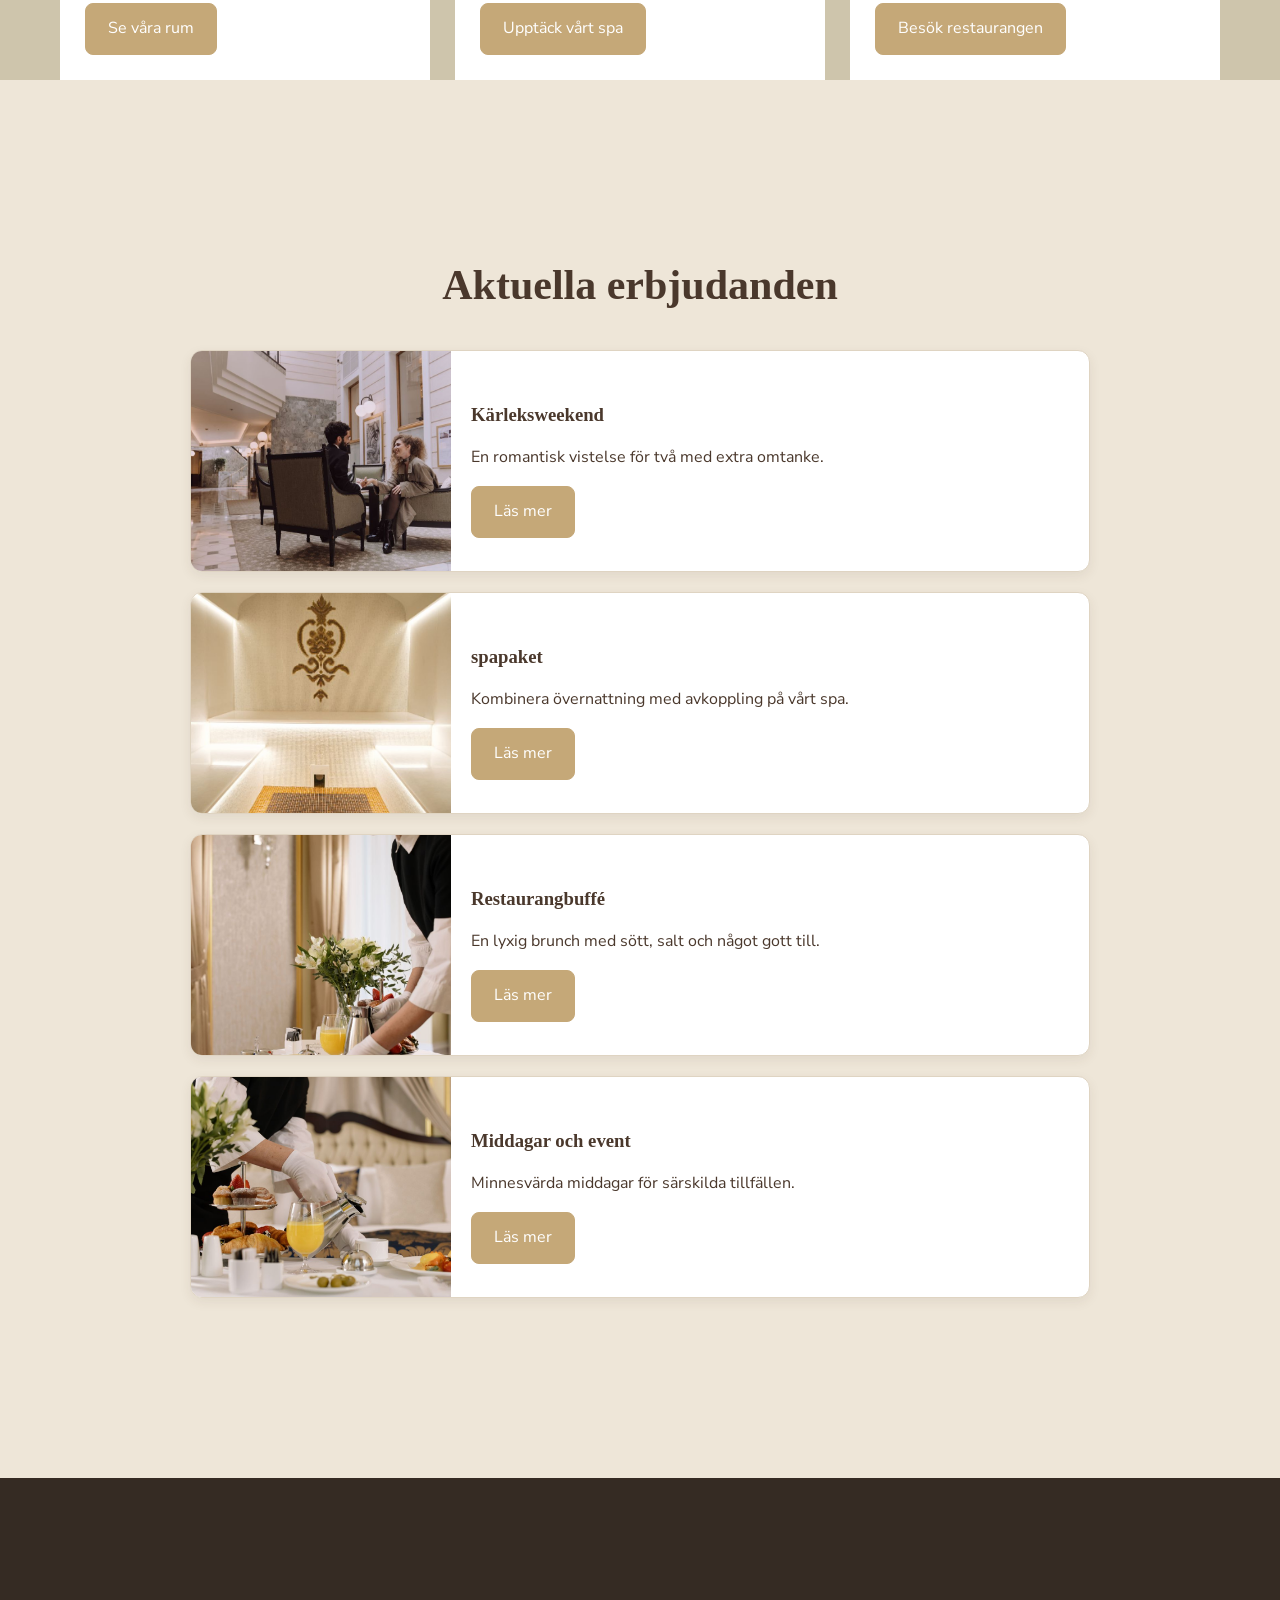
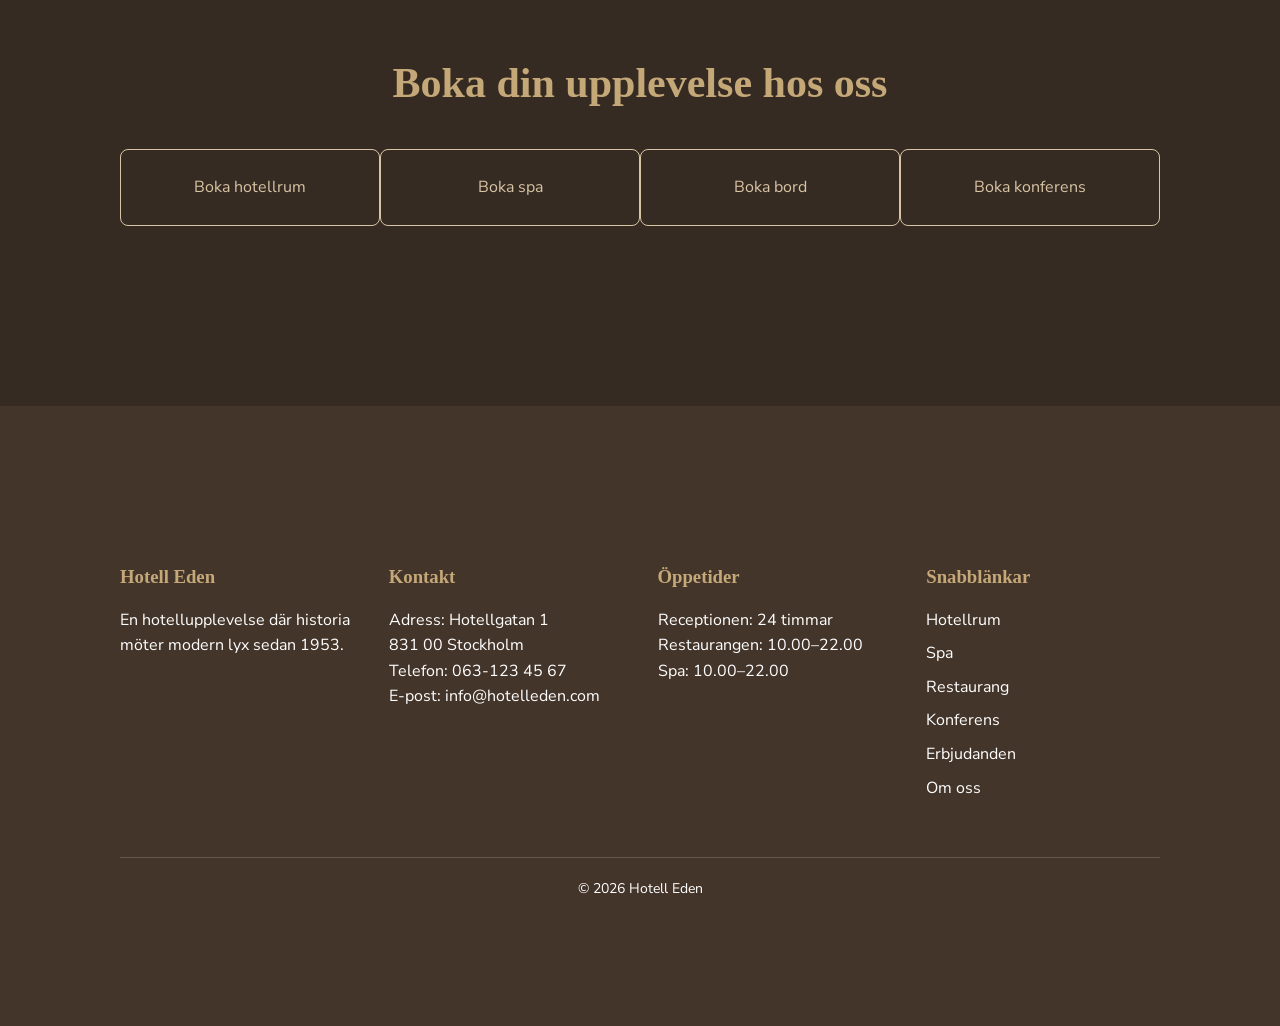
==== commit 525b4b3c: "Update index.html" ====
--- a/index.html
+++ b/index.html
@@ -198,7 +198,7 @@
              </a>
          </div>
      </div> 
-  </section>>
+  </section>
 
 </main>
 
--- a/css/style.css
+++ b/css/style.css
@@ -46,6 +46,33 @@
     margin: 0 auto;
     /* Ger innehållet luft från sidans kanter. */
     padding: 0 20px
+}
+div.container{
+  margin-top: 100px;
+  margin-right: 200px;
+  margin-bottom:150px;
+  margin-left: 150px;
+}
+
+div.container{
+  margin-top: 100px;
+  margin-right: 200px;
+  margin-bottom:150px;
+  margin-left: 150px;
+}
+
+/* <div class="container">
+This div element has a top margin of 100px, a right margin of 200px, 
+a bottom margin of 150px, and a left margin of 150px.
+</div> */ 
+div.container{
+  margin: 100px;
+}
+div.container{
+  margin: 100px 200px 150px 150px;
+}
+div.container{
+  margin: 100px;
 }
 
 .primar-knapp,
